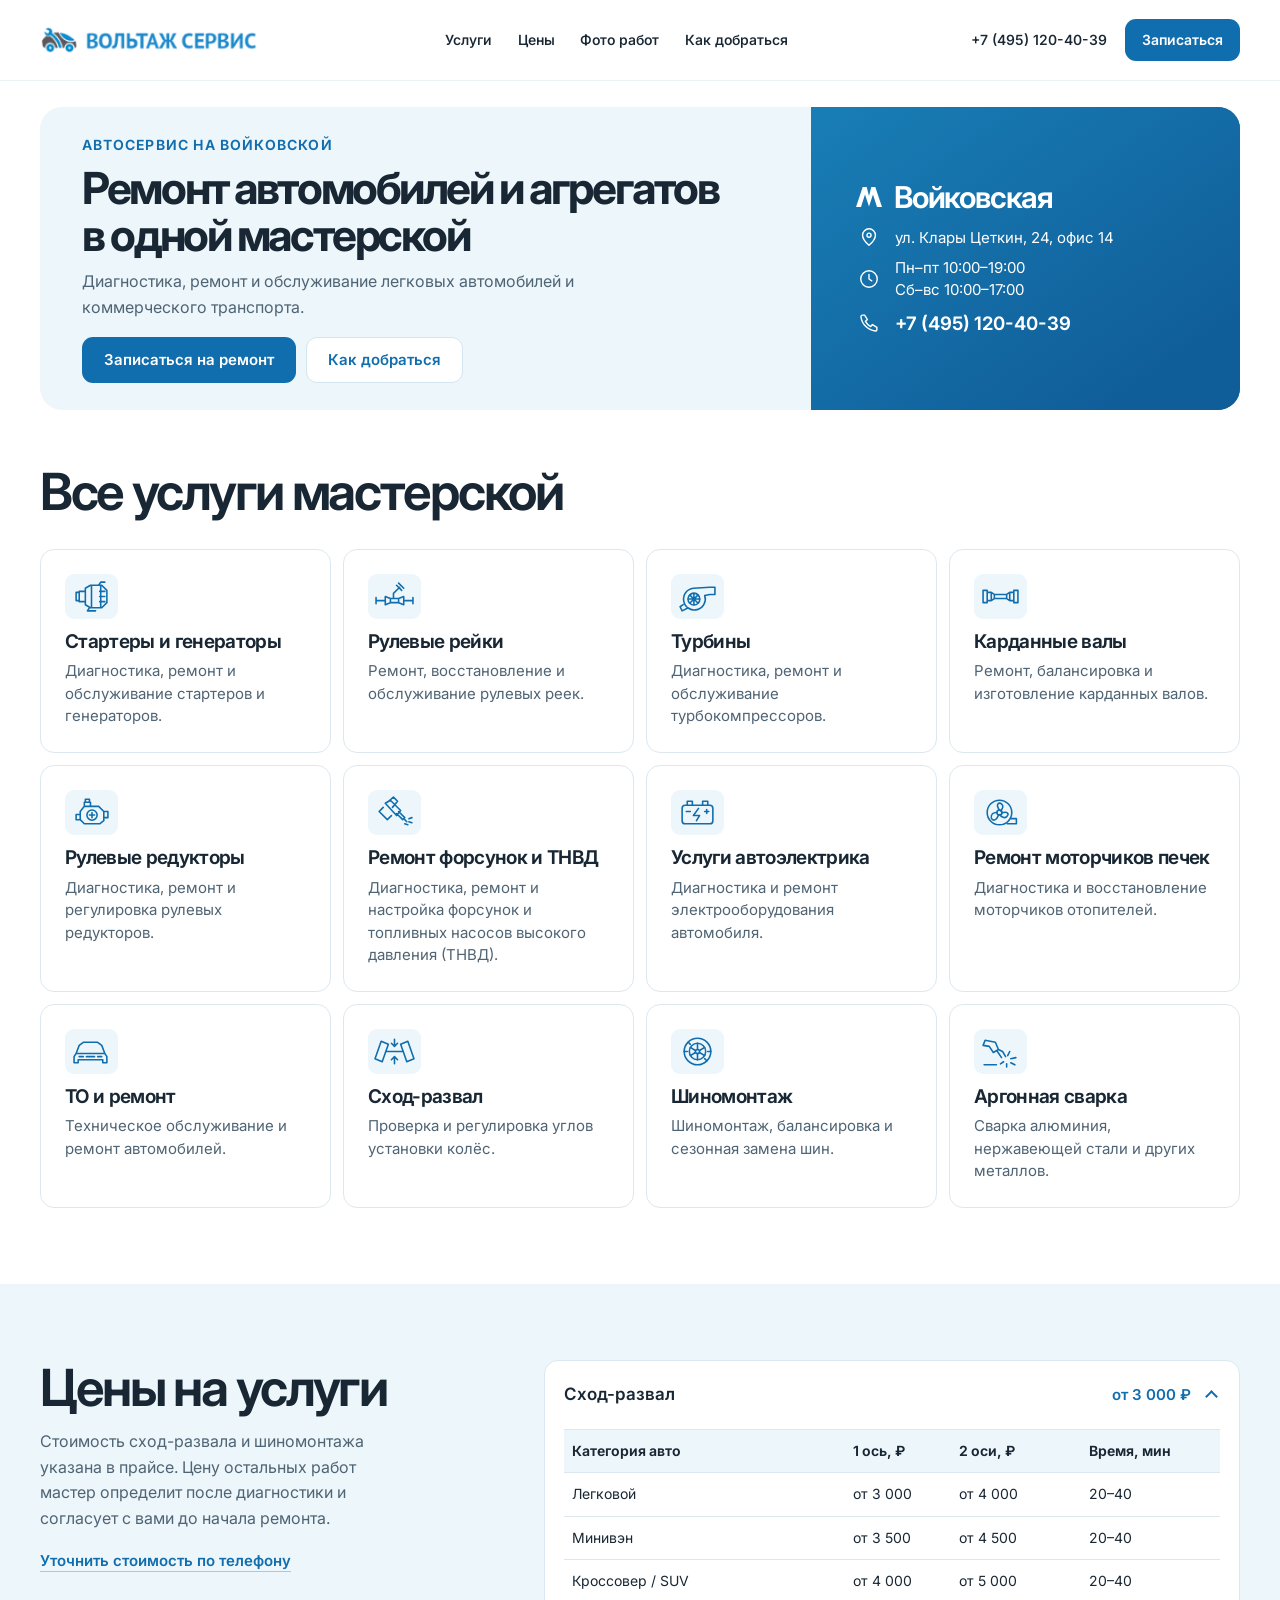
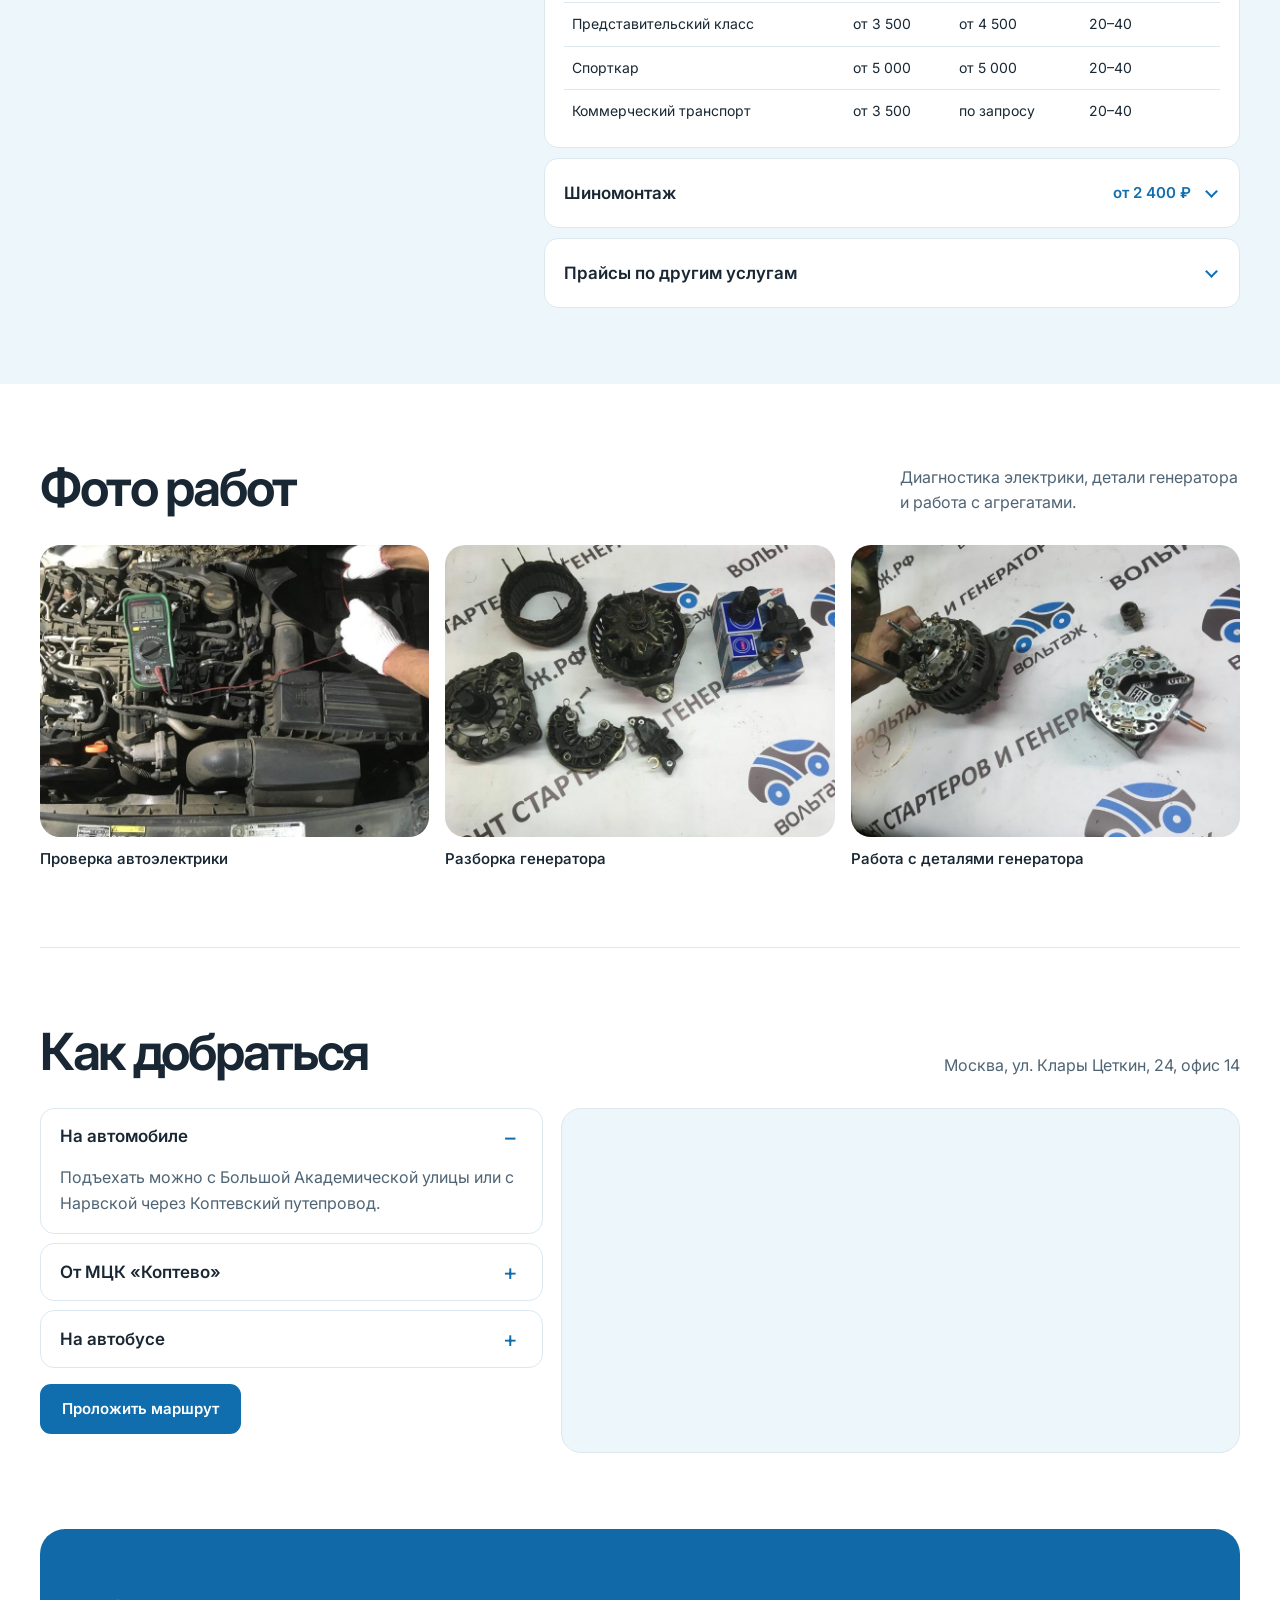
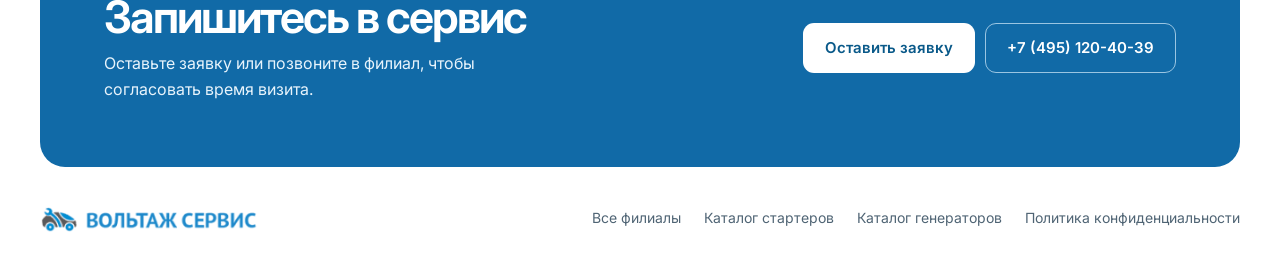
==== koptevo/index.html @ 6f30b9de "Revise the Voykovskaya landing page from client feedback" ====
<!doctype html>
<html lang="ru">
<head>
  <meta charset="utf-8">
  <meta name="viewport" content="width=device-width, initial-scale=1">
  <meta name="theme-color" content="#ffffff">
  <meta name="robots" content="noindex, nofollow">
  <meta name="description" content="Вольтаж Сервис на Войковской. Диагностика, ремонт и обслуживание легковых автомобилей и коммерческого транспорта на ул. Клары Цеткин, 24, офис 14.">
  <title>Вольтаж Сервис на Войковской — ремонт автомобилей и агрегатов</title>
  <link rel="stylesheet" href="style.css">
  <script src="app.js" defer></script>
</head>
<body id="top">
  <a class="skip-link" href="#main">К содержанию</a>
  <header class="site-header">
    <div class="shell header-row">
      <a class="brand" href="#top"><img src="assets/logo.png" width="248" height="28" alt="Вольтаж Сервис"></a>
      <nav class="nav" aria-label="Разделы страницы">
        <a href="#services">Услуги</a>
        <a href="#prices">Цены</a>
        <a href="#work">Фото работ</a>
        <a href="#route">Как добраться</a>
      </nav>
      <div class="header-contact">
        <a class="header-phone" href="tel:+74951204039">+7 (495) 120-40-39</a>
        <a class="button primary header-cta" href="https://www.astarter.ru/zayavkanaremont.aspx">Записаться</a>
        <button class="menu-toggle" type="button" aria-expanded="false" aria-controls="mobile-menu" aria-label="Открыть меню">
          <span></span><span></span>
        </button>
      </div>
    </div>
    <nav class="mobile-menu shell" id="mobile-menu" aria-label="Мобильное меню" hidden>
      <a href="#services">Услуги</a><a href="#prices">Цены</a><a href="#work">Фото работ</a><a href="#route">Как добраться</a>
      <a href="tel:+74951204039">+7 (495) 120-40-39</a>
    </nav>
  </header>

  <main id="main">
    <div class="shell">
      <section class="hero" aria-labelledby="hero-title">
        <div class="hero-copy">
          <p class="eyebrow">Автосервис на Войковской</p>
          <h1 id="hero-title">Ремонт автомобилей и агрегатов в&nbsp;одной мастерской</h1>
          <p class="hero-description">Диагностика, ремонт и обслуживание легковых автомобилей и коммерческого транспорта.</p>
          <div class="actions">
            <a class="button primary" href="https://www.astarter.ru/zayavkanaremont.aspx">Записаться на ремонт</a>
            <a class="button secondary" href="#route">Как добраться</a>
          </div>
        </div>
        <div class="hero-contact" aria-label="Контакты филиала">
          <p class="hero-station">
            <svg viewBox="0 0 28 24" aria-hidden="true"><path d="M1 22 7.7 2h4L14 11l2.3-9h4L27 22h-5l-4-12.6-4 12-4-12-4 12.6z" fill="currentColor"/></svg>
            Войковская
          </p>
          <address>
            <a class="contact-row" href="#route">
              <svg viewBox="0 0 24 24" aria-hidden="true"><path d="M19 10c0 5-7 11-7 11S5 15 5 10a7 7 0 1 1 14 0Z"/><circle cx="12" cy="10" r="2.2"/></svg>
              <span>ул. Клары Цеткин, 24, офис 14</span>
            </a>
            <div class="contact-row">
              <svg viewBox="0 0 24 24" aria-hidden="true"><circle cx="12" cy="12" r="9"/><path d="M12 7v5l3 2"/></svg>
              <span>Пн–пт 10:00–19:00<br>Сб–вс 10:00–17:00</span>
            </div>
            <a class="contact-row contact-phone" href="tel:+74951204039">
              <svg viewBox="0 0 24 24" aria-hidden="true"><path d="m7.2 3.4 3.1 4.8-2.2 2a14.2 14.2 0 0 0 5.7 5.7l2-2.2 4.8 3.1v2.4a1.6 1.6 0 0 1-1.8 1.6A18 18 0 0 1 3.2 5.2 1.6 1.6 0 0 1 4.8 3.4Z"/></svg>
              <span>+7 (495) 120-40-39</span>
            </a>
          </address>
        </div>
      </section>
    </div>

    <section class="section shell" id="services">
      <div class="section-heading">
        <h2>Все услуги мастерской</h2>
      </div>
      <div class="service-grid">
        <article class="service-card">
          <svg viewBox="0 0 40 32" aria-hidden="true"><use href="assets/service-icons.svg#alternator"/></svg>
          <h3>Стартеры и генераторы</h3>
          <p>Диагностика, ремонт и обслуживание стартеров и генераторов.</p>
        </article>
        <article class="service-card">
          <svg viewBox="0 0 40 32" aria-hidden="true"><use href="assets/service-icons.svg#steering-rack"/></svg>
          <h3>Рулевые рейки</h3>
          <p>Ремонт, восстановление и обслуживание рулевых реек.</p>
        </article>
        <article class="service-card">
          <svg viewBox="0 0 40 32" aria-hidden="true"><use href="assets/service-icons.svg#turbo"/></svg>
          <h3>Турбины</h3>
          <p>Диагностика, ремонт и обслуживание турбокомпрессоров.</p>
        </article>
        <article class="service-card">
          <svg viewBox="0 0 40 32" aria-hidden="true"><use href="assets/service-icons.svg#driveshaft"/></svg>
          <h3>Карданные валы</h3>
          <p>Ремонт, балансировка и изготовление карданных валов.</p>
        </article>
        <article class="service-card">
          <svg viewBox="0 0 40 32" aria-hidden="true"><use href="assets/service-icons.svg#gearbox"/></svg>
          <h3>Рулевые редукторы</h3>
          <p>Диагностика, ремонт и регулировка рулевых редукторов.</p>
        </article>
        <article class="service-card">
          <svg viewBox="0 0 40 32" aria-hidden="true"><use href="assets/service-icons.svg#injector"/></svg>
          <h3>Ремонт форсунок и ТНВД</h3>
          <p>Диагностика, ремонт и настройка форсунок и топливных насосов высокого давления (ТНВД).</p>
        </article>
        <article class="service-card">
          <svg viewBox="0 0 40 32" aria-hidden="true"><use href="assets/service-icons.svg#electrical"/></svg>
          <h3>Услуги автоэлектрика</h3>
          <p>Диагностика и ремонт электрооборудования автомобиля.</p>
        </article>
        <article class="service-card">
          <svg viewBox="0 0 40 32" aria-hidden="true"><use href="assets/service-icons.svg#blower"/></svg>
          <h3>Ремонт моторчиков печек</h3>
          <p>Диагностика и восстановление моторчиков отопителей.</p>
        </article>
        <article class="service-card">
          <svg viewBox="0 0 40 32" aria-hidden="true"><use href="assets/service-icons.svg#maintenance"/></svg>
          <h3>ТО и ремонт</h3>
          <p>Техническое обслуживание и ремонт автомобилей.</p>
        </article>
        <article class="service-card">
          <svg viewBox="0 0 40 32" aria-hidden="true"><use href="assets/service-icons.svg#alignment"/></svg>
          <h3>Сход-развал</h3>
          <p>Проверка и регулировка углов установки колёс.</p>
        </article>
        <article class="service-card">
          <svg viewBox="0 0 40 32" aria-hidden="true"><use href="assets/service-icons.svg#tire"/></svg>
          <h3>Шиномонтаж</h3>
          <p>Шиномонтаж, балансировка и сезонная замена шин.</p>
        </article>
        <article class="service-card">
          <svg viewBox="0 0 40 32" aria-hidden="true"><use href="assets/service-icons.svg#welding"/></svg>
          <h3>Аргонная сварка</h3>
          <p>Сварка алюминия, нержавеющей стали и других металлов.</p>
        </article>
      </div>
    </section>

    <section class="price-band" id="prices">
      <div class="shell section price-grid">
        <div class="price-intro">
          <h2>Цены на услуги</h2>
          <p>Стоимость сход-развала и шиномонтажа указана в прайсе. Цену остальных работ мастер определит после диагностики и согласует с вами до начала ремонта.</p>
          <a class="text-link" href="tel:+74951204039">Уточнить стоимость по телефону</a>
        </div>
        <div class="price-tables">
          <details class="price-item" name="price" open>
            <summary><span>Сход-развал</span><span class="price-value">от 3 000 ₽</span></summary>
            <div class="table-scroll" tabindex="0" role="region" aria-label="Прайс: Сход-развал">
              <table aria-label="Сход-развал"><tbody>
                <tr><th scope="col">Категория авто</th><th scope="col">1 ось, ₽</th><th scope="col">2 оси, ₽</th><th scope="col">Время, мин</th></tr>
                <tr><td>Легковой</td><td>от 3 000</td><td>от 4 000</td><td>20–40</td></tr>
                <tr><td>Минивэн</td><td>от 3 500</td><td>от 4 500</td><td>20–40</td></tr>
                <tr><td>Кроссовер / SUV</td><td>от 4 000</td><td>от 5 000</td><td>20–40</td></tr>
                <tr><td>Представительский класс</td><td>от 3 500</td><td>от 4 500</td><td>20–40</td></tr>
                <tr><td>Спорткар</td><td>от 5 000</td><td>от 5 000</td><td>20–40</td></tr>
                <tr><td>Коммерческий транспорт</td><td>от 3 500</td><td>по запросу</td><td>20–40</td></tr>
              </tbody></table>
            </div>
          </details>
          <details class="price-item" name="price">
            <summary><span>Шиномонтаж</span><span class="price-value">от 2 400 ₽</span></summary>
            <div class="table-scroll" tabindex="0" role="region" aria-label="Прайс: Шиномонтаж">
              <table aria-label="Шиномонтаж"><tbody>
                <tr><td colspan="2">В цену входят монтаж шин, балансировка, проверка давления и затяжка крепежа динамометрическим ключом.</td></tr>
                <tr><th colspan="2">Легковые автомобили</th></tr>
                <tr><th scope="col">Размер</th><th scope="col">Стоимость, ₽</th></tr>
                <tr><td>R13-R14</td><td>от 2 400</td></tr>
                <tr><td>R15-R16</td><td>от 2 600</td></tr>
                <tr><td>R17</td><td>от 3 000</td></tr>
                <tr><td>R18</td><td>от 3 600</td></tr>
                <tr><td>R19</td><td>от 4 000</td></tr>
                <tr><td>R20</td><td>от 4 800</td></tr>
                <tr><td>R21-R22</td><td>от 5 400</td></tr>
                <tr><th colspan="2">Легковые автомобили RUNFLAT</th></tr>
                <tr><th scope="col">Размер</th><th scope="col">Стоимость, ₽</th></tr>
                <tr><td>R15-R16</td><td>от 3 200</td></tr>
                <tr><td>R17</td><td>от 3 600</td></tr>
                <tr><td>R18</td><td>от 4 200</td></tr>
                <tr><td>R19</td><td>от 4 800</td></tr>
                <tr><td>R20</td><td>от 5 600</td></tr>
                <tr><td>R21-R22</td><td>от 6 200</td></tr>
                <tr><td>R23-R24</td><td>от 6 600</td></tr>
                <tr><th colspan="2">Внедорожник / минивэн / кроссовер</th></tr>
                <tr><th scope="col">Размер</th><th scope="col">Стоимость, ₽</th></tr>
                <tr><td>R16</td><td>от 3 000</td></tr>
                <tr><td>R17</td><td>от 3 400</td></tr>
                <tr><td>R18</td><td>от 3 800</td></tr>
                <tr><td>R19</td><td>от 4 400</td></tr>
                <tr><td>R20</td><td>от 5 200</td></tr>
                <tr><td>R21</td><td>от 6 000</td></tr>
                <tr><td>R22</td><td>от 6 600</td></tr>
                <tr><td>R23</td><td>от 7 400</td></tr>
                <tr><td>R24</td><td>от 8 000</td></tr>
                <tr><th colspan="2">Внедорожник / минивэн / кроссовер RUNFLAT</th></tr>
                <tr><th scope="col">Размер</th><th scope="col">Стоимость, ₽</th></tr>
                <tr><td>R16</td><td>от 3 500</td></tr>
                <tr><td>R17</td><td>от 4 000</td></tr>
                <tr><td>R18</td><td>от 4 000</td></tr>
                <tr><td>R19</td><td>от 4 400</td></tr>
                <tr><td>R20</td><td>от 4 900</td></tr>
                <tr><td>R21</td><td>от 6 100</td></tr>
                <tr><td>R22</td><td>от 7 000</td></tr>
                <tr><td>R23</td><td>от 7 600</td></tr>
                <tr><td>R24</td><td>от 8 500</td></tr>
              </tbody></table>
            </div>
          </details>
          <details class="price-item price-directory">
            <summary>Прайсы по другим услугам</summary>
            <div class="price-directory-content">
              <p>Информация о работах и ориентировочных ценах на сайте сети «Вольтаж Сервис».</p>
              <ul>
                <li><a class="text-link" href="https://www.astarter.ru/starterrepair.aspx">Ремонт стартеров</a></li>
                <li><a class="text-link" href="https://www.astarter.ru/repairgenerator.aspx">Ремонт генераторов</a></li>
                <li><a class="text-link" href="https://www.astarter.ru/remont-rulevyh-reek.aspx">Рулевые рейки</a></li>
                <li><a class="text-link" href="https://www.astarter.ru/remont-turbin.aspx">Турбины</a></li>
                <li><a class="text-link" href="https://www.astarter.ru/remont-motorchikov-pechek-(otopitelej).aspx">Моторчики отопителей</a></li>
                <li><a class="text-link" href="https://www.astarter.ru/uslugi-avtoelektrika.aspx">Автоэлектрика</a></li>
                <li><a class="text-link" href="https://www.astarter.ru/to-i-remont-avtomobiley.aspx">ТО и ремонт</a></li>
              </ul>
            </div>
          </details>
        </div>
      </div>
    </section>

    <section class="section shell" id="work">
      <div class="section-heading">
        <h2>Фото работ</h2>
        <p>Диагностика электрики, детали генератора и работа с агрегатами.</p>
      </div>
      <div class="work-grid">
        <figure><a class="work-photo" href="assets/branch-1.jpg" data-photo><img src="assets/branch-1.jpg" width="800" height="600" alt="Проверка напряжения мультиметром под капотом" loading="lazy"></a><figcaption>Проверка автоэлектрики</figcaption></figure>
        <figure><a class="work-photo" href="assets/branch-5.jpg" data-photo><img src="assets/branch-5.jpg" width="800" height="600" alt="Разобранный генератор и его детали на верстаке" loading="lazy"></a><figcaption>Разборка генератора</figcaption></figure>
        <figure><a class="work-photo" href="assets/branch-6.jpg" data-photo><img src="assets/branch-6.jpg" width="800" height="600" alt="Генератор и его детали перед сборкой" loading="lazy"></a><figcaption>Работа с деталями генератора</figcaption></figure>
      </div>
    </section>

    <section class="section route-section shell" id="route">
      <div class="section-heading">
        <h2>Как добраться</h2>
        <p>Москва, ул. Клары Цеткин, 24, офис 14</p>
      </div>
      <div class="route-grid">
        <div class="route-options">
          <details name="travel" open>
            <summary>На автомобиле</summary>
            <p>Подъехать можно с Большой Академической улицы или с Нарвской через Коптевский путепровод.</p>
          </details>
          <details name="travel">
            <summary>От МЦК «Коптево»</summary>
            <p>Идите по проезду Черепановых к улице Клары Цеткин, затем до дома 24. Пешком около 20 минут.</p>
          </details>
          <details name="travel">
            <summary>На автобусе</summary>
            <p>Автобус № 90 от «Войковской» или МЦК «Коптево» до остановки «Фармацевтический проезд». От остановки около 150 м.</p>
          </details>
          <a class="button primary" href="https://yandex.ru/maps/?rtext=~55.829082068926596%2C37.513556499999986&amp;rtt=auto" target="_blank" rel="noopener">Проложить маршрут</a>
        </div>
        <div class="map">
          <iframe title="Карта проезда к Вольтаж Сервис на Войковской" src="https://yandex.ru/map-widget/v1/?ll=37.5135565%2C55.8290821&amp;z=15&amp;pt=37.5135565%2C55.8290821%2Cpm2blm" loading="lazy" allowfullscreen></iframe>
        </div>
      </div>
    </section>

    <div class="shell">
      <section class="booking" id="booking">
        <div>
          <h2>Запишитесь в сервис</h2>
          <p>Оставьте заявку или позвоните в филиал, чтобы согласовать время визита.</p>
        </div>
        <div class="actions">
          <a class="button white" href="https://www.astarter.ru/zayavkanaremont.aspx">Оставить заявку</a>
          <a class="button ghost" href="tel:+74951204039">+7 (495) 120-40-39</a>
        </div>
      </section>
    </div>
  </main>

  <footer class="shell footer">
    <a class="brand" href="#top"><img src="assets/logo.png" width="248" height="28" alt="Вольтаж Сервис"></a>
    <nav aria-label="Сайт Вольтаж Сервис">
      <a href="https://www.astarter.ru/contacts.aspx">Все филиалы</a>
      <a href="https://www.astarter.ru/contentform.aspx?brandsstarters=true">Каталог стартеров</a>
      <a href="https://www.astarter.ru/contentform.aspx?brandsgenerators=true">Каталог генераторов</a>
      <a href="https://www.astarter.ru/right-of-confidence.aspx">Политика конфиденциальности</a>
    </nav>
  </footer>

  <dialog class="photo-dialog" aria-label="Фото работ">
    <form method="dialog"><button class="photo-close" aria-label="Закрыть фото" autofocus>×</button></form>
    <img alt="">
  </dialog>
</body>
</html>
---- koptevo/style.css ----
@font-face {
  font-family: Inter;
  src: url("assets/inter-variable.ttf") format("truetype");
  font-style: normal;
  font-weight: 100 900;
  font-display: swap;
}

:root {
  color-scheme: light;
  --ink: #182733;
  --muted: #4f6474;
  --blue: #116eae;
  --blue-hover: #095c96;
  --pale: #edf6fb;
  --line: #dce8ef;
  --radius: 20px;
  font-family: Inter, Arial, sans-serif;
  color: var(--ink);
  background: #fff;
}

* { box-sizing: border-box; }
html { scroll-behavior: smooth; scroll-padding-top: 100px; }
body { margin: 0; font-size: 1rem; line-height: 1.6; }
h1, h2, h3, p, figure, dl, dd { margin: 0; }
h1, h2, h3 { line-height: 1.08; letter-spacing: -.045em; }
h2 { font-size: clamp(2.1rem, 4vw, 3.35rem); font-weight: 650; }
h3 { font-size: 1.35rem; font-weight: 650; }
a { color: inherit; text-decoration: none; }
button { font: inherit; color: inherit; }
img { display: block; max-width: 100%; }
:focus-visible { outline: 3px solid #0780d0; outline-offset: 5px; }
[hidden] { display: none !important; }

.shell { width: min(1280px, calc(100% - 80px)); margin-inline: auto; }
.skip-link {
  position: fixed; z-index: 10; top: 12px; left: 12px;
  padding: 8px 14px; background: #fff; color: var(--blue); transform: translateY(-150%);
}
.skip-link:focus { transform: none; }

.site-header {
  position: sticky; top: 0; z-index: 5; background: #fff;
  border-bottom: 1px solid #edf2f5;
}
.header-row, .nav, .header-contact { display: flex; align-items: center; }
.header-row { justify-content: space-between; gap: 24px; min-height: 80px; }
.brand { flex-shrink: 0; display: inline-flex; align-items: center; }
.brand img { width: 222px; height: auto; }
.nav { gap: clamp(17px, 2vw, 31px); }
.nav a, .header-phone { font-size: .875rem; font-weight: 550; white-space: nowrap; }
.nav a:hover, .header-phone:hover, .footer a:hover { color: var(--blue); }
.header-contact { gap: 18px; }
.menu-toggle { display: none; }
.mobile-menu { display: none; }

.button {
  display: inline-flex; align-items: center; justify-content: center; min-height: 50px;
  padding: 11px 21px; border: 1px solid transparent; border-radius: 11px;
  font-weight: 600; font-size: .9375rem; line-height: 1.35; text-align: center;
  transition: background-color .2s, border-color .2s, color .2s;
}
.button.primary { color: #fff; background: var(--blue); }
.button.primary:hover { background: var(--blue-hover); }
.button.secondary { color: var(--blue); background: #fff; border-color: #d4e5ef; }
.button.secondary:hover { border-color: var(--blue); }
.header-cta { min-height: 42px; padding-inline: 16px; font-size: .875rem; }
.actions { display: flex; flex-wrap: wrap; gap: 10px; }
.text-link {
  display: inline-block; font-size: .9375rem; color: var(--blue); font-weight: 600;
  text-decoration: underline; text-decoration-color: #a8c9e0; text-underline-offset: 5px;
}
.text-link:hover { text-decoration-color: currentColor; }

.hero {
  display: grid; grid-template-columns: minmax(0, 1.8fr) minmax(0, 1fr);
  margin-top: 26px; border-radius: 22px; overflow: hidden; background: var(--pale);
}
.hero-copy { align-self: center; padding: 27px clamp(24px, 3.3vw, 44px); }
.eyebrow {
  color: var(--blue); font-size: .875rem; font-weight: 650;
  text-transform: uppercase; letter-spacing: .085em;
}
.hero h1 {
  margin-top: 9px; font-size: clamp(2rem, 3.45vw, 3.35rem);
  color: #182733; font-weight: 710; line-height: 1.05; letter-spacing: -.055em;
}
.hero-description { max-width: 525px; color: var(--muted); margin-top: 11px; }
.hero .actions { margin-top: 17px; }
.hero .button { min-height: 46px; }
.hero-contact {
  display: grid; align-content: center; gap: 12px; padding: 24px clamp(23px, 3.4vw, 48px);
  color: #fff; background: #116aa7; background-image: linear-gradient(145deg, #197eb6, #105e99 85%);
}
.hero-station { display: flex; align-items: center; gap: 11px; font-size: clamp(1.5rem, 2.35vw, 2rem); font-weight: 650; letter-spacing: -.04em; line-height: 1.13; }
.hero-station svg { width: 28px; height: 24px; flex: none; }
.hero-contact address { display: grid; gap: 9px; font-style: normal; }
.contact-row { display: flex; align-items: center; gap: 12px; font-size: .9375rem; line-height: 1.45; }
.contact-row svg { width: 22px; height: 22px; flex: 0 0 28px; fill: none; stroke: currentColor; stroke-width: 1.55; stroke-linecap: round; stroke-linejoin: round; }
.contact-phone { font-size: 1.16rem; font-weight: 650; }
a.contact-row:hover { text-decoration: underline; text-underline-offset: 4px; }
.hero-contact :focus-visible { outline-color: #fff; }

.section { padding-block: 76px; }
.section-heading {
  display: flex; align-items: end; justify-content: space-between; gap: 18px 38px;
  margin-bottom: 29px;
}
.section-heading p { max-width: 340px; color: var(--muted); }
#services { padding-top: 54px; }
.service-grid { display: grid; grid-template-columns: repeat(4, minmax(0, 1fr)); gap: 12px; }
.service-card { min-width: 0; padding: clamp(16px, 1.9vw, 24px); border: 1px solid var(--line); border-radius: 14px; }
.service-card svg {
  display: block; width: 53px; height: 45px; padding: 6px;
  border-radius: 9px; background: var(--pale); color: var(--blue);
  fill: none; stroke: currentColor; stroke-width: 1.55; stroke-linecap: round; stroke-linejoin: round;
}
.service-card h3 { margin-top: 12px; font-size: clamp(1.08rem, 1.48vw, 1.3rem); letter-spacing: -.035em; line-height: 1.2; }
.service-card p { margin-top: 7px; color: var(--muted); font-size: .9375rem; line-height: 1.5; }

.price-band { background: var(--pale); }
.price-grid { display: grid; grid-template-columns: minmax(0, 2fr) minmax(0, 3fr); align-items: start; gap: 40px; }
.price-intro p { max-width: 330px; margin: 14px 0 17px; color: var(--muted); }
.price-tables { display: grid; grid-template-columns: minmax(0, 1fr); gap: 10px; min-width: 0; }
.price-item { min-width: 0; }
.price-item, .route-options details { border: 1px solid var(--line); background: #fff; border-radius: 14px; }
summary { list-style: none; cursor: pointer; }
summary::-webkit-details-marker { display: none; }
.price-item summary, .route-options summary {
  display: flex; align-items: center; gap: 10px; min-height: 68px; padding: 13px 19px;
  font-size: 1.0625rem; font-weight: 600;
}
summary::after {
  content: "+"; flex: 0 0 24px; display: grid; place-items: center; margin-left: auto;
  color: var(--blue); font-size: 1.4rem; font-weight: 450; line-height: 1;
}
details[open] > summary::after { content: "−"; }
.price-value { margin-left: auto; color: var(--blue); white-space: nowrap; font-size: .9375rem; }
.price-item > summary::after {
  content: ""; box-sizing: border-box; flex: 0 0 9px; width: 9px; height: 9px;
  margin: -4px 4px 0 6px; border: solid var(--blue); border-width: 0 2px 2px 0;
  transform: rotate(45deg); transition: transform .2s;
}
.price-item[open] > summary::after { content: ""; transform: translateY(4px) rotate(225deg); }
.price-directory > summary::after { margin-left: auto; }
.price-directory-content { padding: 0 19px 17px; }
.price-directory-content p { color: var(--muted); font-size: .875rem; }
.price-directory-content ul { display: grid; grid-template-columns: repeat(2, minmax(0, 1fr)); gap: 8px 18px; list-style: none; margin: 12px 0 0; padding: 0; }
.table-scroll { overflow-x: auto; padding: 0 19px 15px; }
.table-scroll table { width: 100%; border-collapse: collapse; font-size: .875rem; text-align: left; }
.table-scroll th, .table-scroll td { padding: 10px 8px; border-top: 1px solid var(--line); }
.table-scroll th { background: var(--pale); font-weight: 650; }
.table-scroll td:not(:first-child) { white-space: nowrap; }

.work-grid { display: grid; grid-template-columns: repeat(3, minmax(0, 1fr)); gap: 16px; }
.work-photo { display: block; overflow: hidden; aspect-ratio: 4 / 3; border-radius: var(--radius); }
.work-photo img { width: 100%; height: 100%; object-fit: cover; transition: transform .25s; }
.work-photo:hover img { transform: scale(1.035); }
.work-grid figcaption { margin-top: 10px; font-size: .9375rem; font-weight: 550; }

.route-section { border-top: 1px solid var(--line); }
.route-grid { display: grid; grid-template-columns: 1fr 1.35fr; gap: 18px; }
.route-options { display: grid; align-content: start; gap: 9px; }
.route-options summary { min-height: 56px; }
.route-options details p { padding: 0 19px 17px; color: var(--muted); }
.route-options .button { justify-self: start; margin-top: 7px; }
.map { min-height: 345px; position: relative; overflow: hidden; border: 1px solid var(--line); border-radius: var(--radius); background: var(--pale); }
.map iframe { position: absolute; inset: 0; border: 0; width: 100%; height: 100%; }

.booking {
  display: flex; align-items: center; justify-content: space-between; gap: 22px 52px;
  padding: clamp(26px, 5vw, 64px); color: #fff; background: #116aa7; border-radius: 25px;
}
.booking h2 { font-size: clamp(2rem, 3.5vw, 3rem); }
.booking p { margin-top: 10px; color: #e8f4fc; max-width: 390px; }
.booking .actions { flex-shrink: 0; }
.button.white { color: #095989; background: #fff; }
.button.white:hover, .button.ghost:hover { background: #dceefd; color: #095989; }
.button.ghost { border-color: #9ac5e2; color: #fff; }

.footer { display: flex; justify-content: space-between; align-items: start; gap: 22px 38px; padding-block: 40px; }
.footer nav { display: flex; justify-content: end; gap: 10px 23px; flex-wrap: wrap; color: var(--muted); font-size: .875rem; }

.photo-dialog { padding: 0; border: 0; border-radius: 16px; max-width: min(90vw, 800px); max-height: 90vh; overflow: auto; background: #fff; }
.photo-dialog::backdrop { background: #11202dd9; }
.photo-dialog img { max-height: 85vh; width: auto; object-fit: contain; }
.photo-close {
  position: absolute; top: 10px; right: 10px; border: 0; border-radius: 50%;
  width: 42px; height: 42px; background: #fff; font-size: 1.5rem; cursor: pointer;
}

@media (max-width: 1100px) {
  .shell { width: calc(100% - 48px); }
  .header-row { gap: 16px; }
  .brand img { width: 188px; }
  .header-contact { gap: 13px; }
}
@media (max-width: 900px) {
  html { scroll-padding-top: 78px; }
  .header-row { min-height: 65px; }
  .nav { display: none; }
  .menu-toggle {
    display: grid; align-content: center; gap: 5px; width: 42px; height: 42px;
    padding: 11px; border: 1px solid var(--line); border-radius: 10px;
    background: #fff; cursor: pointer;
  }
  .menu-toggle span { height: 2px; border-radius: 1px; background: var(--ink); }
  .menu-toggle[aria-expanded="true"] span:first-child { transform: translateY(3.5px) rotate(45deg); }
  .menu-toggle[aria-expanded="true"] span:last-child { transform: translateY(-3.5px) rotate(-45deg); }
  .mobile-menu { display: grid; padding-block: 0 12px; }
  .mobile-menu a { display: block; padding: 9px 4px; border-top: 1px solid var(--line); }
  .service-grid { grid-template-columns: repeat(2, minmax(0, 1fr)); }
  .section { padding-block: 55px; }
  .booking { flex-wrap: wrap; }
  .booking .actions { flex-shrink: 1; }
}
@media (max-width: 760px) {
  .hero { grid-template-columns: 1fr; }
}
@media (max-width: 620px) {
  .shell { width: calc(100% - 32px); }
  .header-row { gap: 10px; }
  .header-phone { display: none; }
  .brand img { width: clamp(130px, 38vw, 188px); }
  .header-contact { gap: 7px; }
  .header-cta { padding-inline: 10px; min-height: 38px; }
  .menu-toggle { width: 38px; height: 38px; padding-inline: 9px; }
  .hero { margin-top: 14px; border-radius: 19px; }
  .hero h1 { font-size: clamp(1.95rem, 8.6vw, 2.65rem); }
  .hero-copy, .hero-contact { padding: 21px; }
  .hero .button { padding-inline: 10px; font-size: .875rem; }
  .hero .actions { gap: 7px; }
  #services { padding-top: 41px; }
  .section { padding-block: 44px; }
  .section-heading { display: block; margin-bottom: 20px; }
  .section-heading p { margin-top: 10px; }
  .price-grid, .route-grid { grid-template-columns: 1fr; gap: 10px; }
  .service-grid { gap: 8px; }
  .service-card { padding: clamp(10px, 3vw, 16px); }
  .service-card h3 { overflow-wrap: anywhere; }
  .service-card p { font-size: .875rem; }
  .price-grid { gap: 22px; }
  .table-scroll { padding-inline: 12px; }
  .work-grid { grid-template-columns: repeat(2, minmax(0, 1fr)); gap: 15px 10px; }
  .work-photo { border-radius: 14px; }
  .work-grid figcaption { margin-top: 5px; font-size: .875rem; }
  .map { min-height: 275px; }
  .footer { flex-direction: column; }
  .footer nav { justify-content: start; }
}
@media (prefers-reduced-motion: reduce) {
  html { scroll-behavior: auto; }
  *, *::before, *::after { transition: none !important; }
}
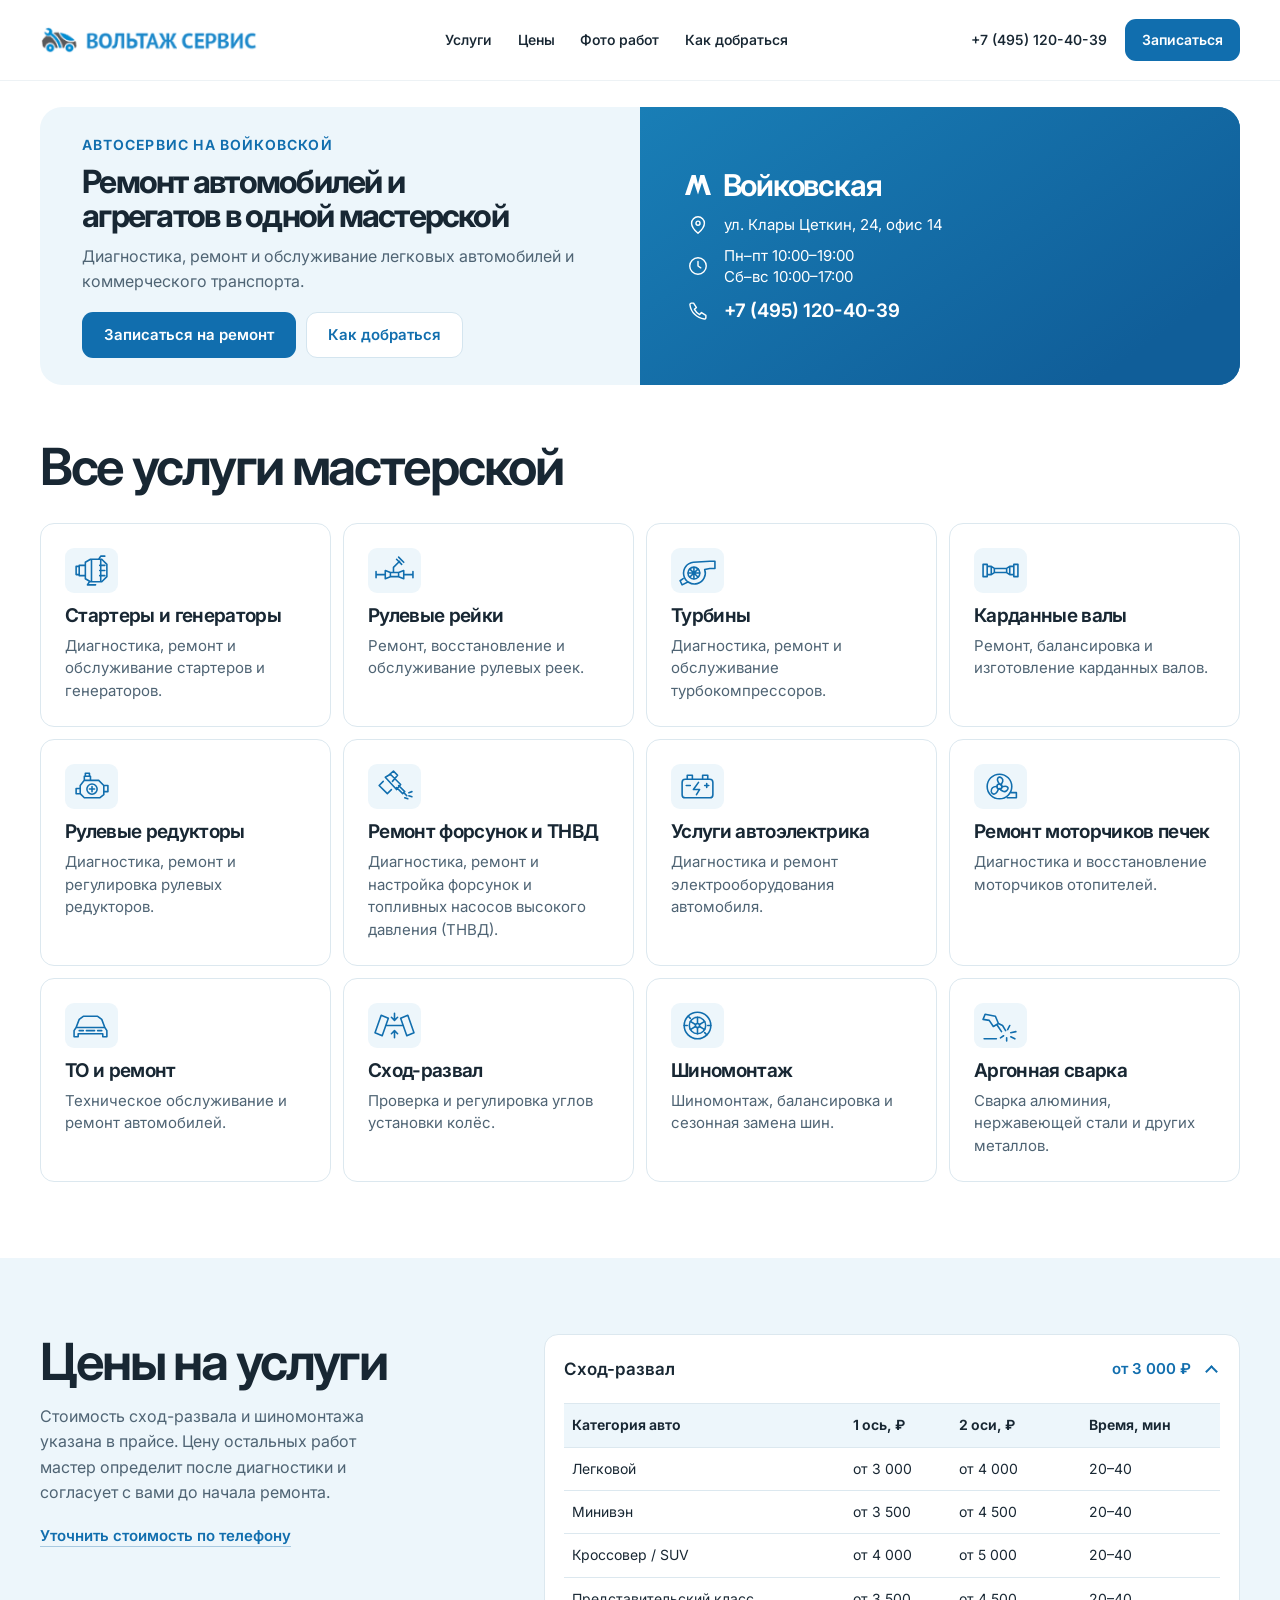
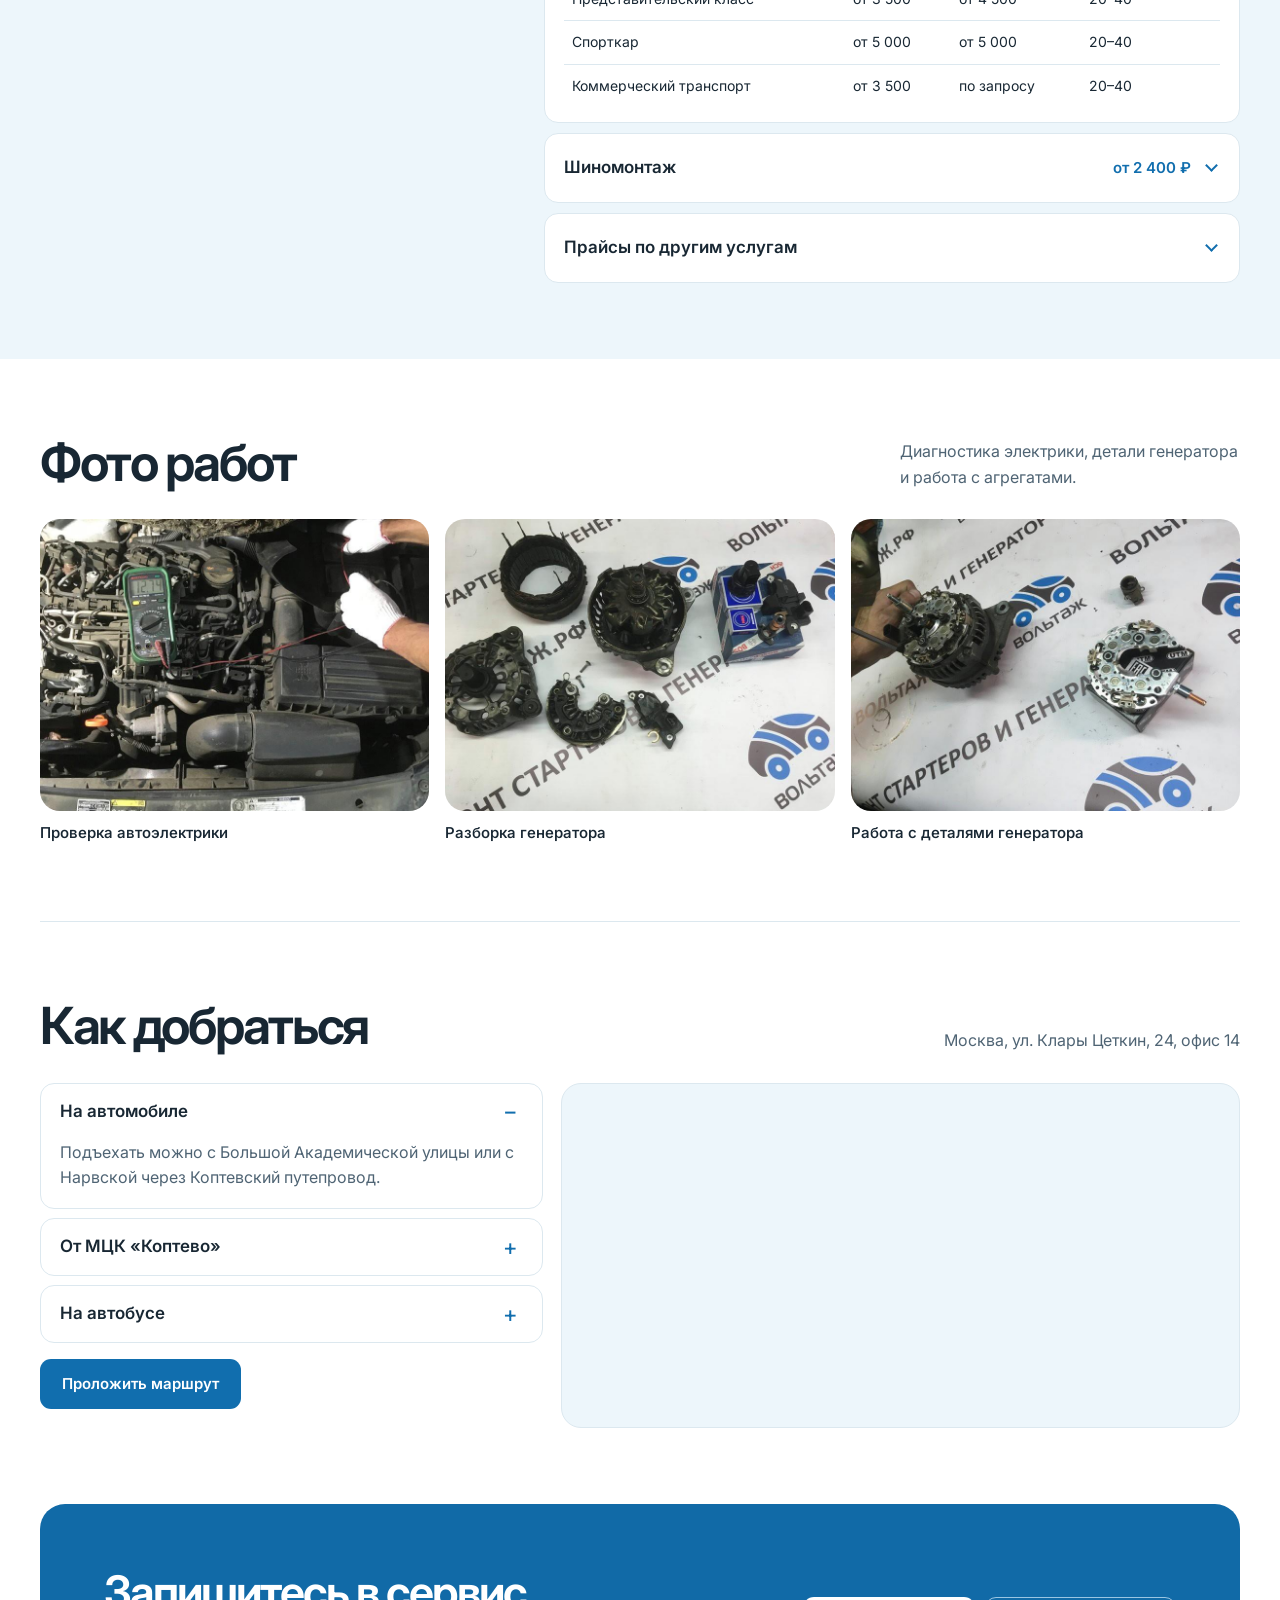
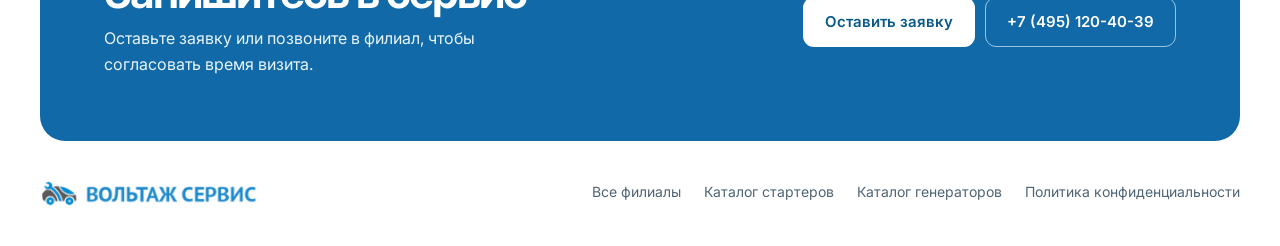
==== commit 1ea55688: "Balance the Voykovskaya hero and reduce its headline" ====
--- a/koptevo/index.html
+++ b/koptevo/index.html
@@ -7,7 +7,7 @@
   <meta name="robots" content="noindex, nofollow">
   <meta name="description" content="Вольтаж Сервис на Войковской. Диагностика, ремонт и обслуживание легковых автомобилей и коммерческого транспорта на ул. Клары Цеткин, 24, офис 14.">
   <title>Вольтаж Сервис на Войковской — ремонт автомобилей и агрегатов</title>
-  <link rel="stylesheet" href="style.css">
+  <link rel="stylesheet" href="style.css?v=2">
   <script src="app.js" defer></script>
 </head>
 <body id="top">
--- a/koptevo/style.css
+++ b/koptevo/style.css
@@ -74,7 +74,7 @@
 .text-link:hover { text-decoration-color: currentColor; }
 
 .hero {
-  display: grid; grid-template-columns: minmax(0, 1.8fr) minmax(0, 1fr);
+  display: grid; grid-template-columns: repeat(2, minmax(0, 1fr));
   margin-top: 26px; border-radius: 22px; overflow: hidden; background: var(--pale);
 }
 .hero-copy { align-self: center; padding: 27px clamp(24px, 3.3vw, 44px); }
@@ -83,7 +83,7 @@
   text-transform: uppercase; letter-spacing: .085em;
 }
 .hero h1 {
-  margin-top: 9px; font-size: clamp(2rem, 3.45vw, 3.35rem);
+  margin-top: 9px; font-size: clamp(1.75rem, 2.5vw, 2.45rem); text-wrap: balance;
   color: #182733; font-weight: 710; line-height: 1.05; letter-spacing: -.055em;
 }
 .hero-description { max-width: 525px; color: var(--muted); margin-top: 11px; }
@@ -227,7 +227,7 @@
   .header-cta { padding-inline: 10px; min-height: 38px; }
   .menu-toggle { width: 38px; height: 38px; padding-inline: 9px; }
   .hero { margin-top: 14px; border-radius: 19px; }
-  .hero h1 { font-size: clamp(1.95rem, 8.6vw, 2.65rem); }
+  .hero h1 { font-size: clamp(1.625rem, 7.3vw, 2.125rem); }
   .hero-copy, .hero-contact { padding: 21px; }
   .hero .button { padding-inline: 10px; font-size: .875rem; }
   .hero .actions { gap: 7px; }
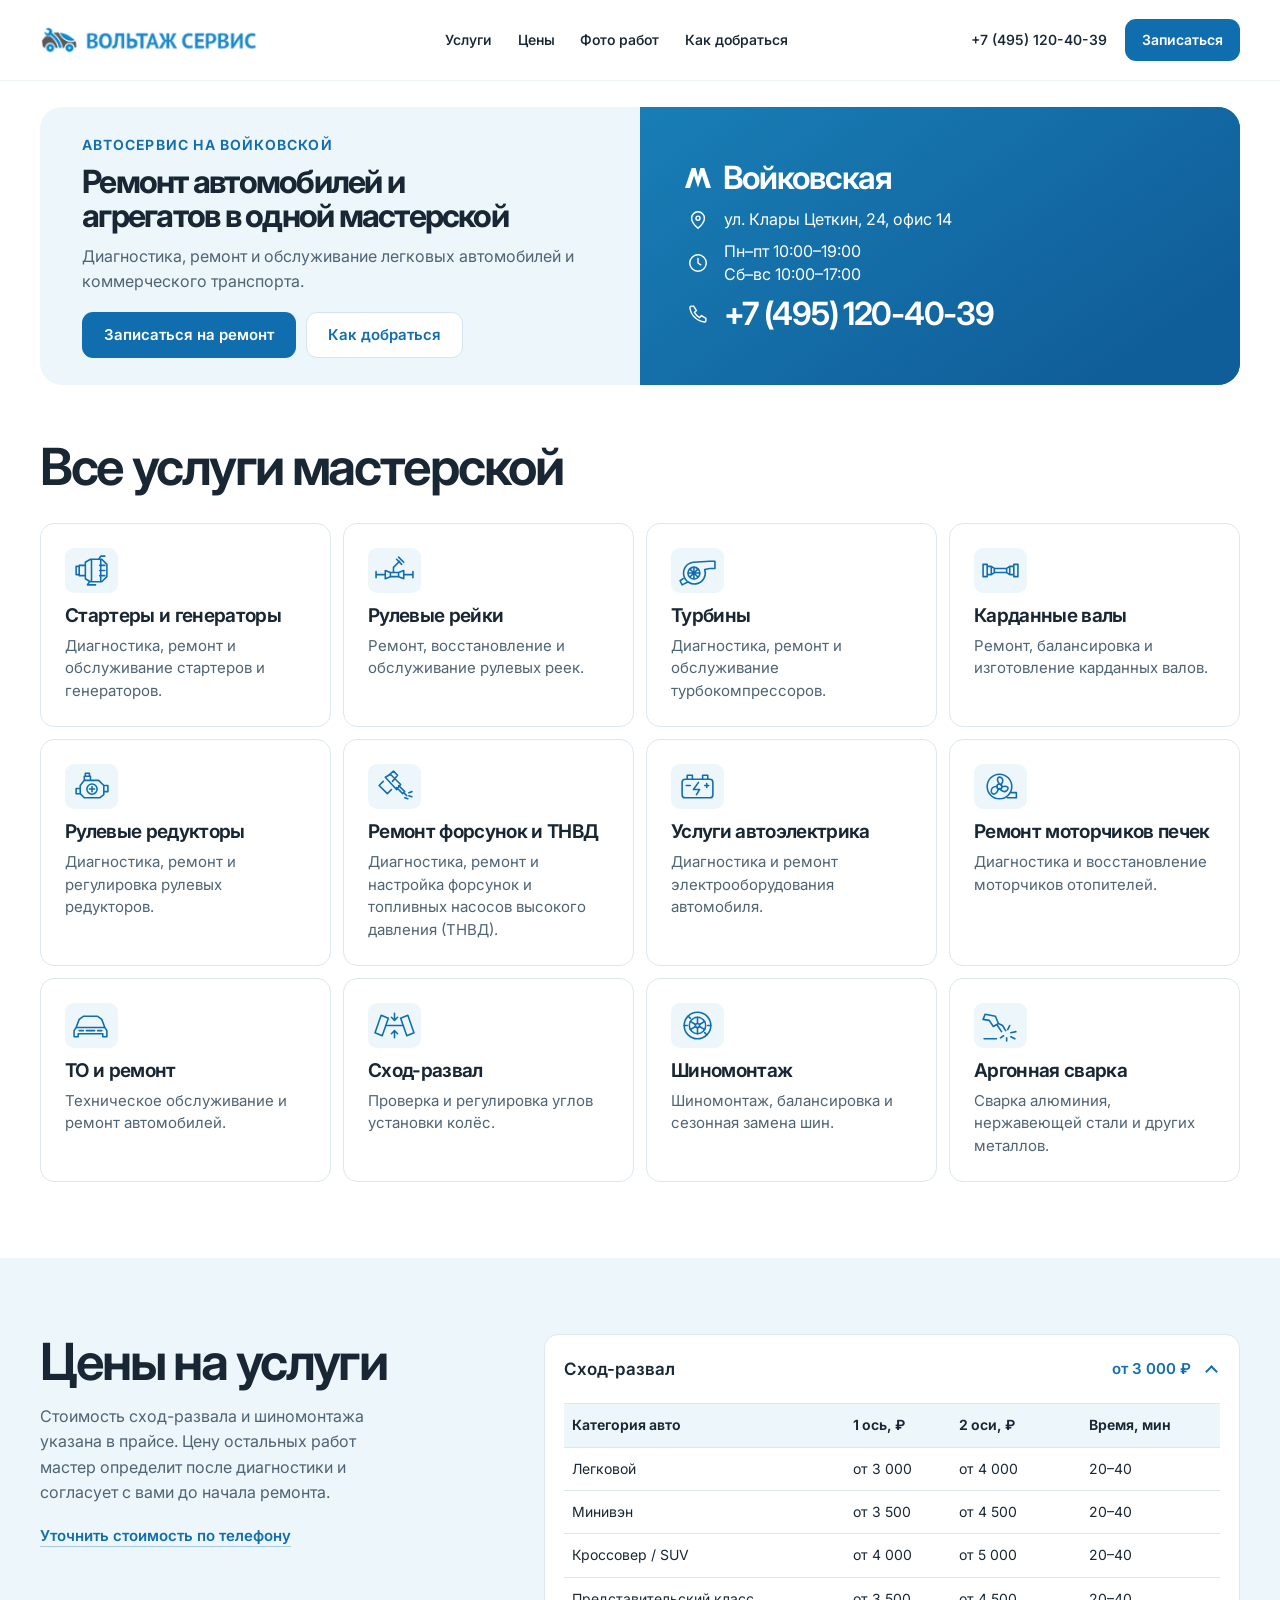
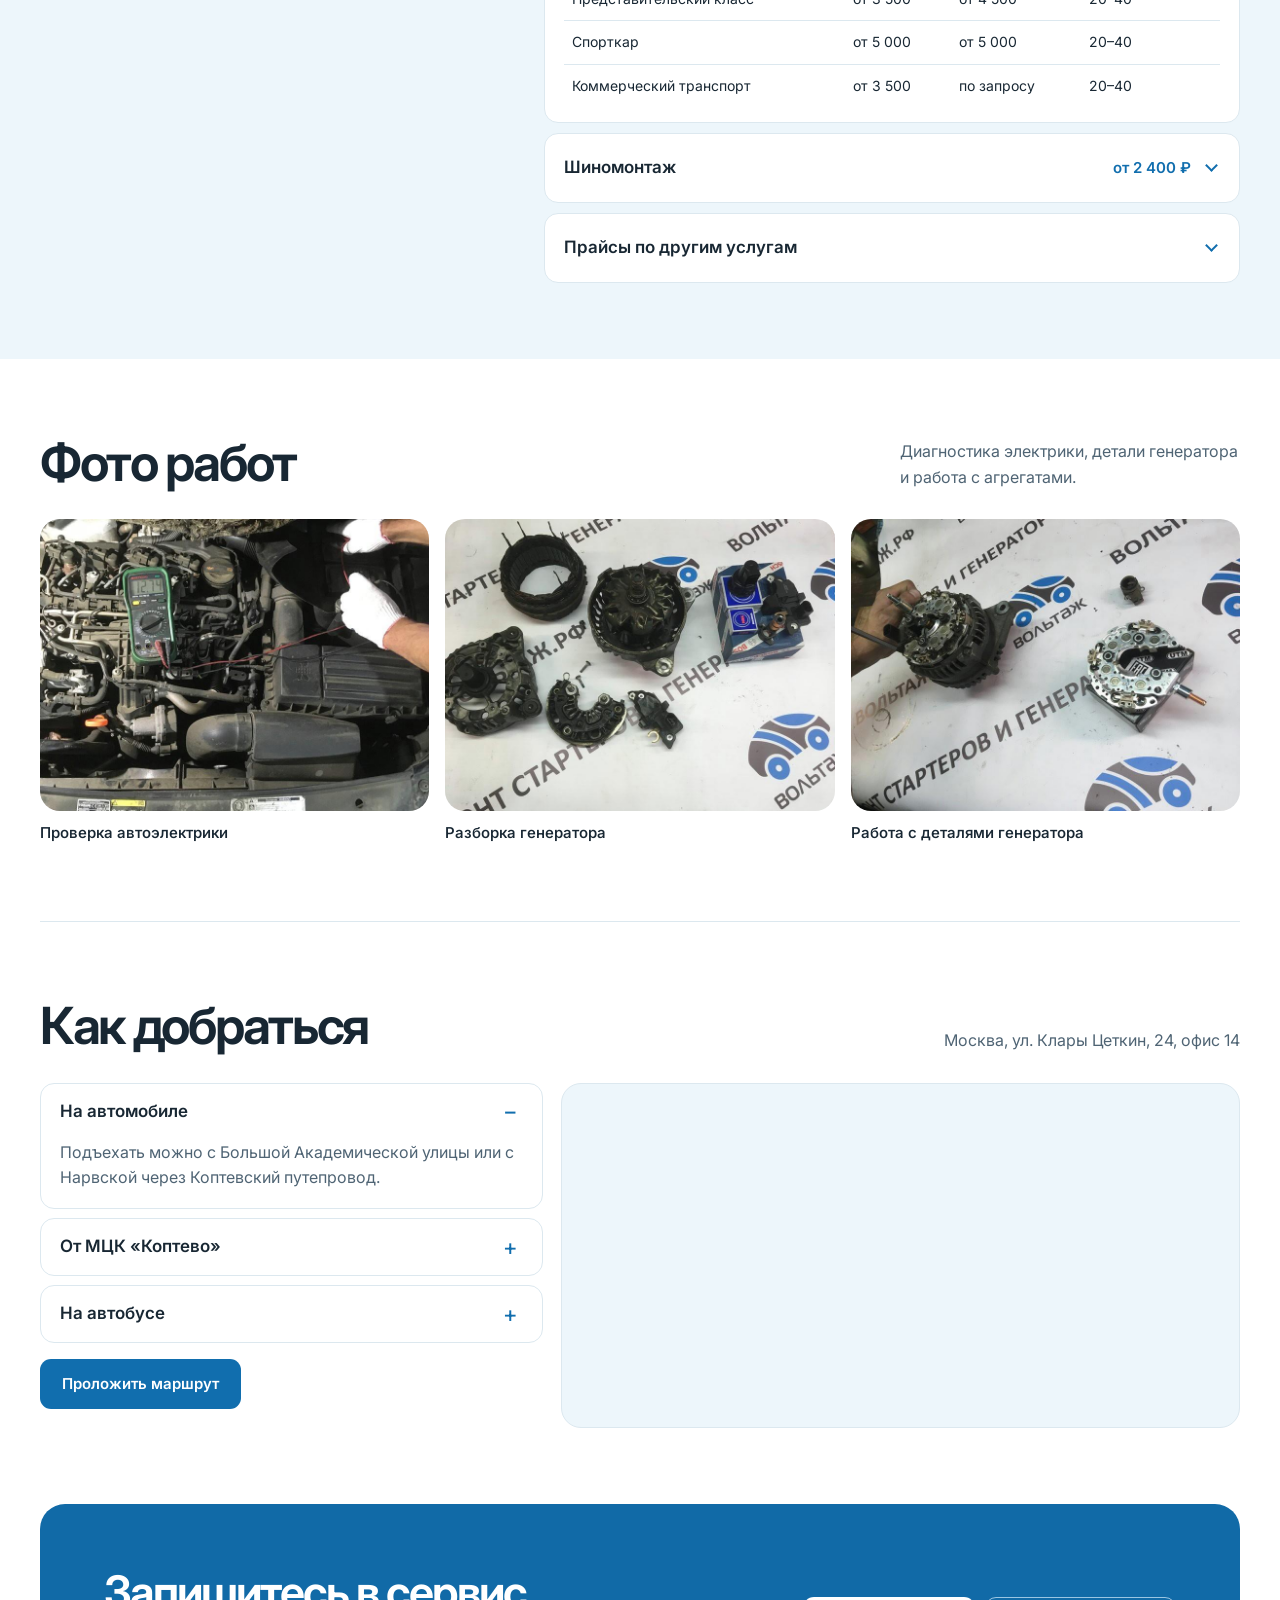
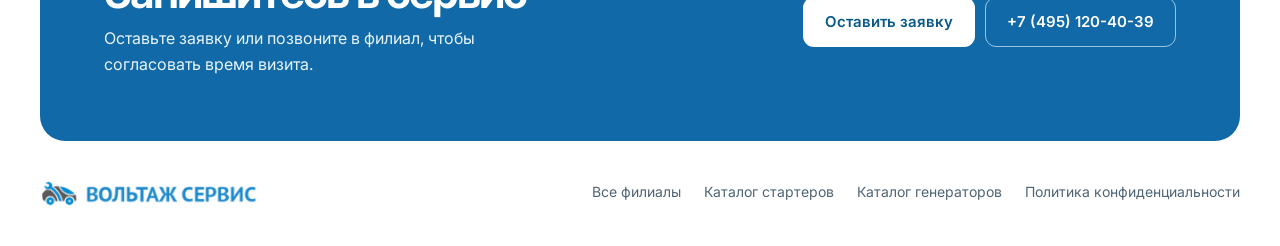
==== commit 4cf2faee: "Match the Voykovskaya contact typography to the hero" ====
--- a/koptevo/index.html
+++ b/koptevo/index.html
@@ -7,7 +7,7 @@
   <meta name="robots" content="noindex, nofollow">
   <meta name="description" content="Вольтаж Сервис на Войковской. Диагностика, ремонт и обслуживание легковых автомобилей и коммерческого транспорта на ул. Клары Цеткин, 24, офис 14.">
   <title>Вольтаж Сервис на Войковской — ремонт автомобилей и агрегатов</title>
-  <link rel="stylesheet" href="style.css?v=2">
+  <link rel="stylesheet" href="style.css?v=3">
   <script src="app.js" defer></script>
 </head>
 <body id="top">
--- a/koptevo/style.css
+++ b/koptevo/style.css
@@ -74,6 +74,8 @@
 .text-link:hover { text-decoration-color: currentColor; }
 
 .hero {
+  --hero-title-size: clamp(1.75rem, 2.5vw, 2.45rem);
+  --hero-copy-size: 1rem;
   display: grid; grid-template-columns: repeat(2, minmax(0, 1fr));
   margin-top: 26px; border-radius: 22px; overflow: hidden; background: var(--pale);
 }
@@ -83,22 +85,22 @@
   text-transform: uppercase; letter-spacing: .085em;
 }
 .hero h1 {
-  margin-top: 9px; font-size: clamp(1.75rem, 2.5vw, 2.45rem); text-wrap: balance;
+  margin-top: 9px; font-size: var(--hero-title-size); text-wrap: balance;
   color: #182733; font-weight: 710; line-height: 1.05; letter-spacing: -.055em;
 }
-.hero-description { max-width: 525px; color: var(--muted); margin-top: 11px; }
+.hero-description { max-width: 525px; color: var(--muted); margin-top: 11px; font-size: var(--hero-copy-size); }
 .hero .actions { margin-top: 17px; }
 .hero .button { min-height: 46px; }
 .hero-contact {
   display: grid; align-content: center; gap: 12px; padding: 24px clamp(23px, 3.4vw, 48px);
   color: #fff; background: #116aa7; background-image: linear-gradient(145deg, #197eb6, #105e99 85%);
 }
-.hero-station { display: flex; align-items: center; gap: 11px; font-size: clamp(1.5rem, 2.35vw, 2rem); font-weight: 650; letter-spacing: -.04em; line-height: 1.13; }
-.hero-station svg { width: 28px; height: 24px; flex: none; }
+.hero-station { display: flex; align-items: center; gap: 11px; font-size: var(--hero-title-size); font-weight: 650; letter-spacing: -.04em; line-height: 1.13; }
+.hero-station svg { width: .875em; height: .75em; flex: none; }
 .hero-contact address { display: grid; gap: 9px; font-style: normal; }
-.contact-row { display: flex; align-items: center; gap: 12px; font-size: .9375rem; line-height: 1.45; }
+.contact-row { display: flex; align-items: center; gap: 12px; font-size: var(--hero-copy-size); line-height: 1.45; }
 .contact-row svg { width: 22px; height: 22px; flex: 0 0 28px; fill: none; stroke: currentColor; stroke-width: 1.55; stroke-linecap: round; stroke-linejoin: round; }
-.contact-phone { font-size: 1.16rem; font-weight: 650; }
+.contact-phone { font-size: var(--hero-title-size); font-weight: 650; letter-spacing: -.04em; line-height: 1.13; }
 a.contact-row:hover { text-decoration: underline; text-underline-offset: 4px; }
 .hero-contact :focus-visible { outline-color: #fff; }
 
@@ -226,8 +228,7 @@
   .header-contact { gap: 7px; }
   .header-cta { padding-inline: 10px; min-height: 38px; }
   .menu-toggle { width: 38px; height: 38px; padding-inline: 9px; }
-  .hero { margin-top: 14px; border-radius: 19px; }
-  .hero h1 { font-size: clamp(1.625rem, 7.3vw, 2.125rem); }
+  .hero { --hero-title-size: clamp(1.625rem, 7.3vw, 2.125rem); margin-top: 14px; border-radius: 19px; }
   .hero-copy, .hero-contact { padding: 21px; }
   .hero .button { padding-inline: 10px; font-size: .875rem; }
   .hero .actions { gap: 7px; }
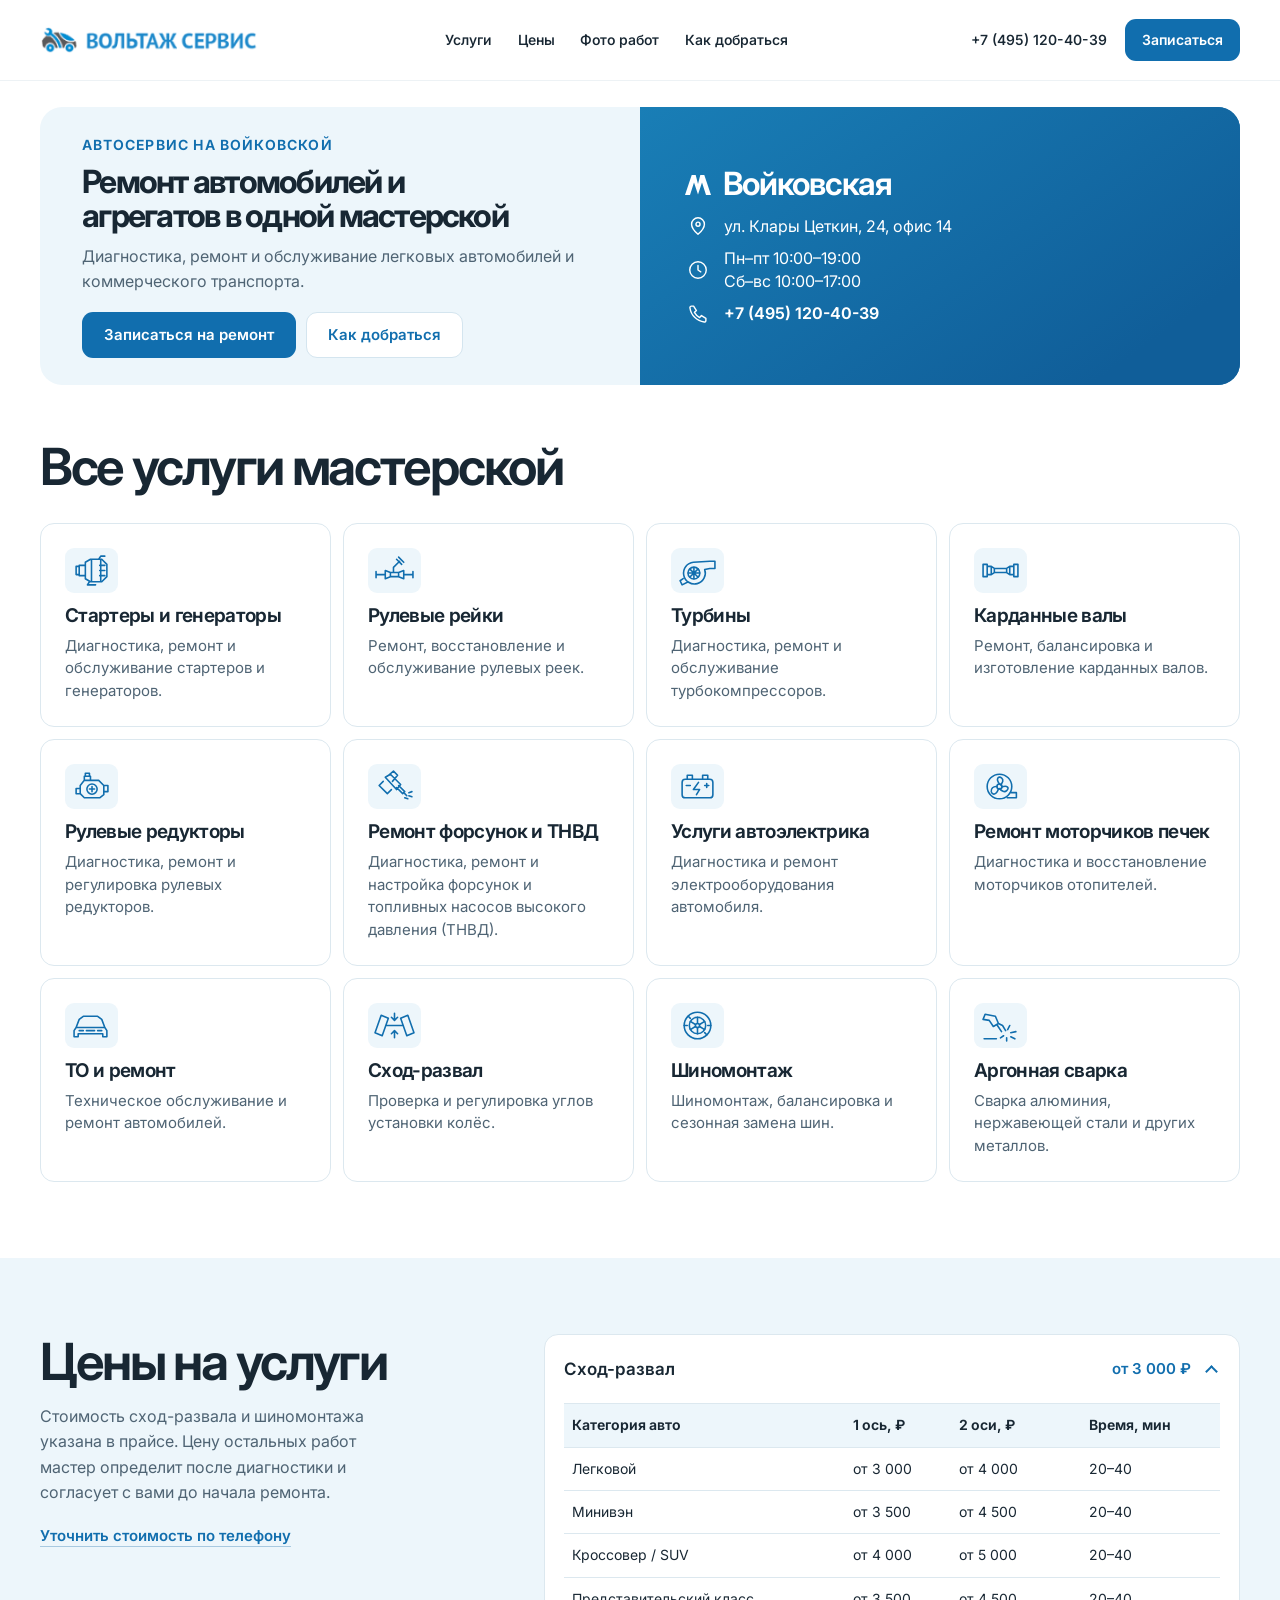
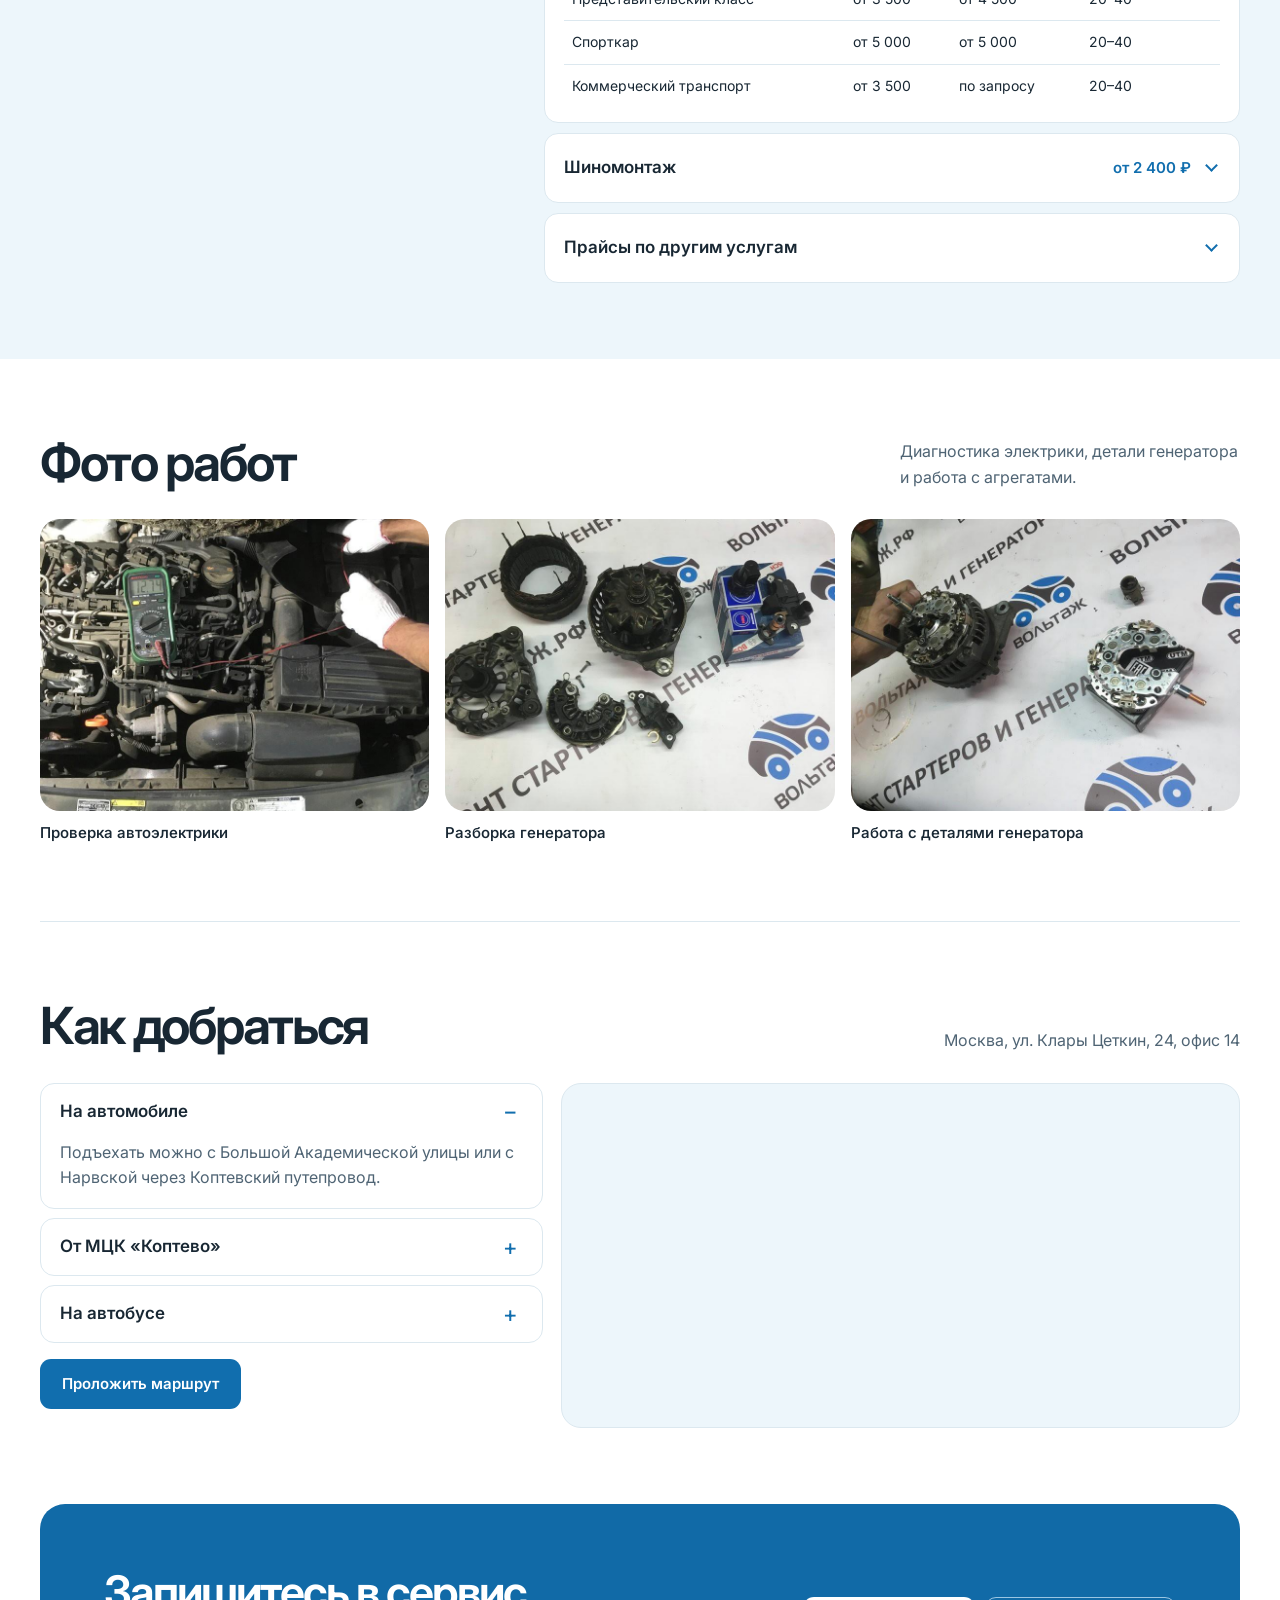
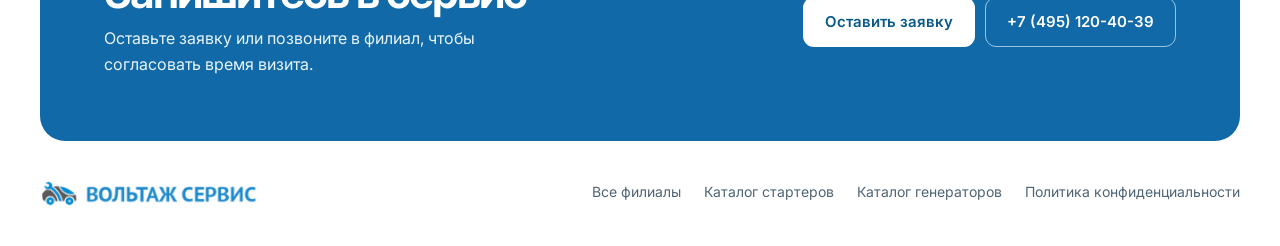
==== commit 3480cb7f: "Match the phone size to the branch contact text" ====
--- a/koptevo/index.html
+++ b/koptevo/index.html
@@ -7,7 +7,7 @@
   <meta name="robots" content="noindex, nofollow">
   <meta name="description" content="Вольтаж Сервис на Войковской. Диагностика, ремонт и обслуживание легковых автомобилей и коммерческого транспорта на ул. Клары Цеткин, 24, офис 14.">
   <title>Вольтаж Сервис на Войковской — ремонт автомобилей и агрегатов</title>
-  <link rel="stylesheet" href="style.css?v=3">
+  <link rel="stylesheet" href="style.css?v=4">
   <script src="app.js" defer></script>
 </head>
 <body id="top">
--- a/koptevo/style.css
+++ b/koptevo/style.css
@@ -100,7 +100,7 @@
 .hero-contact address { display: grid; gap: 9px; font-style: normal; }
 .contact-row { display: flex; align-items: center; gap: 12px; font-size: var(--hero-copy-size); line-height: 1.45; }
 .contact-row svg { width: 22px; height: 22px; flex: 0 0 28px; fill: none; stroke: currentColor; stroke-width: 1.55; stroke-linecap: round; stroke-linejoin: round; }
-.contact-phone { font-size: var(--hero-title-size); font-weight: 650; letter-spacing: -.04em; line-height: 1.13; }
+.contact-phone { font-weight: 650; }
 a.contact-row:hover { text-decoration: underline; text-underline-offset: 4px; }
 .hero-contact :focus-visible { outline-color: #fff; }
 
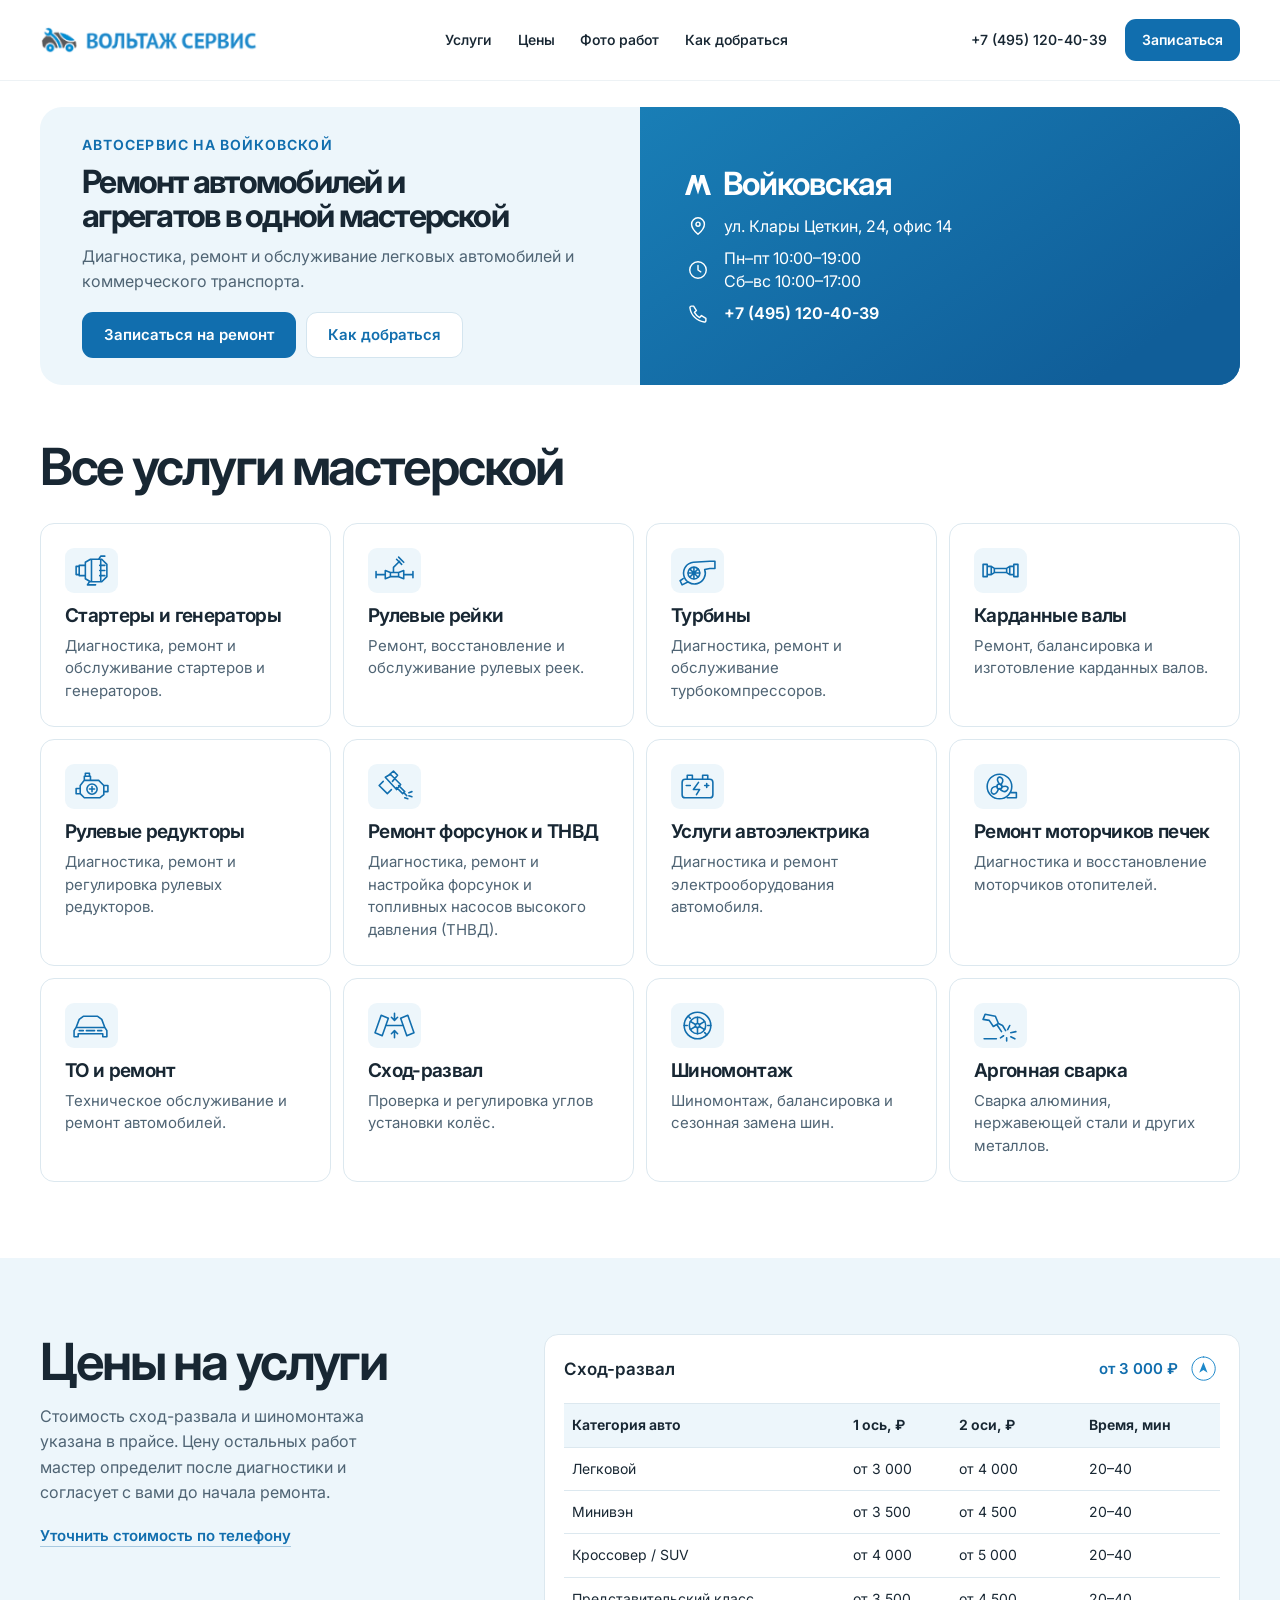
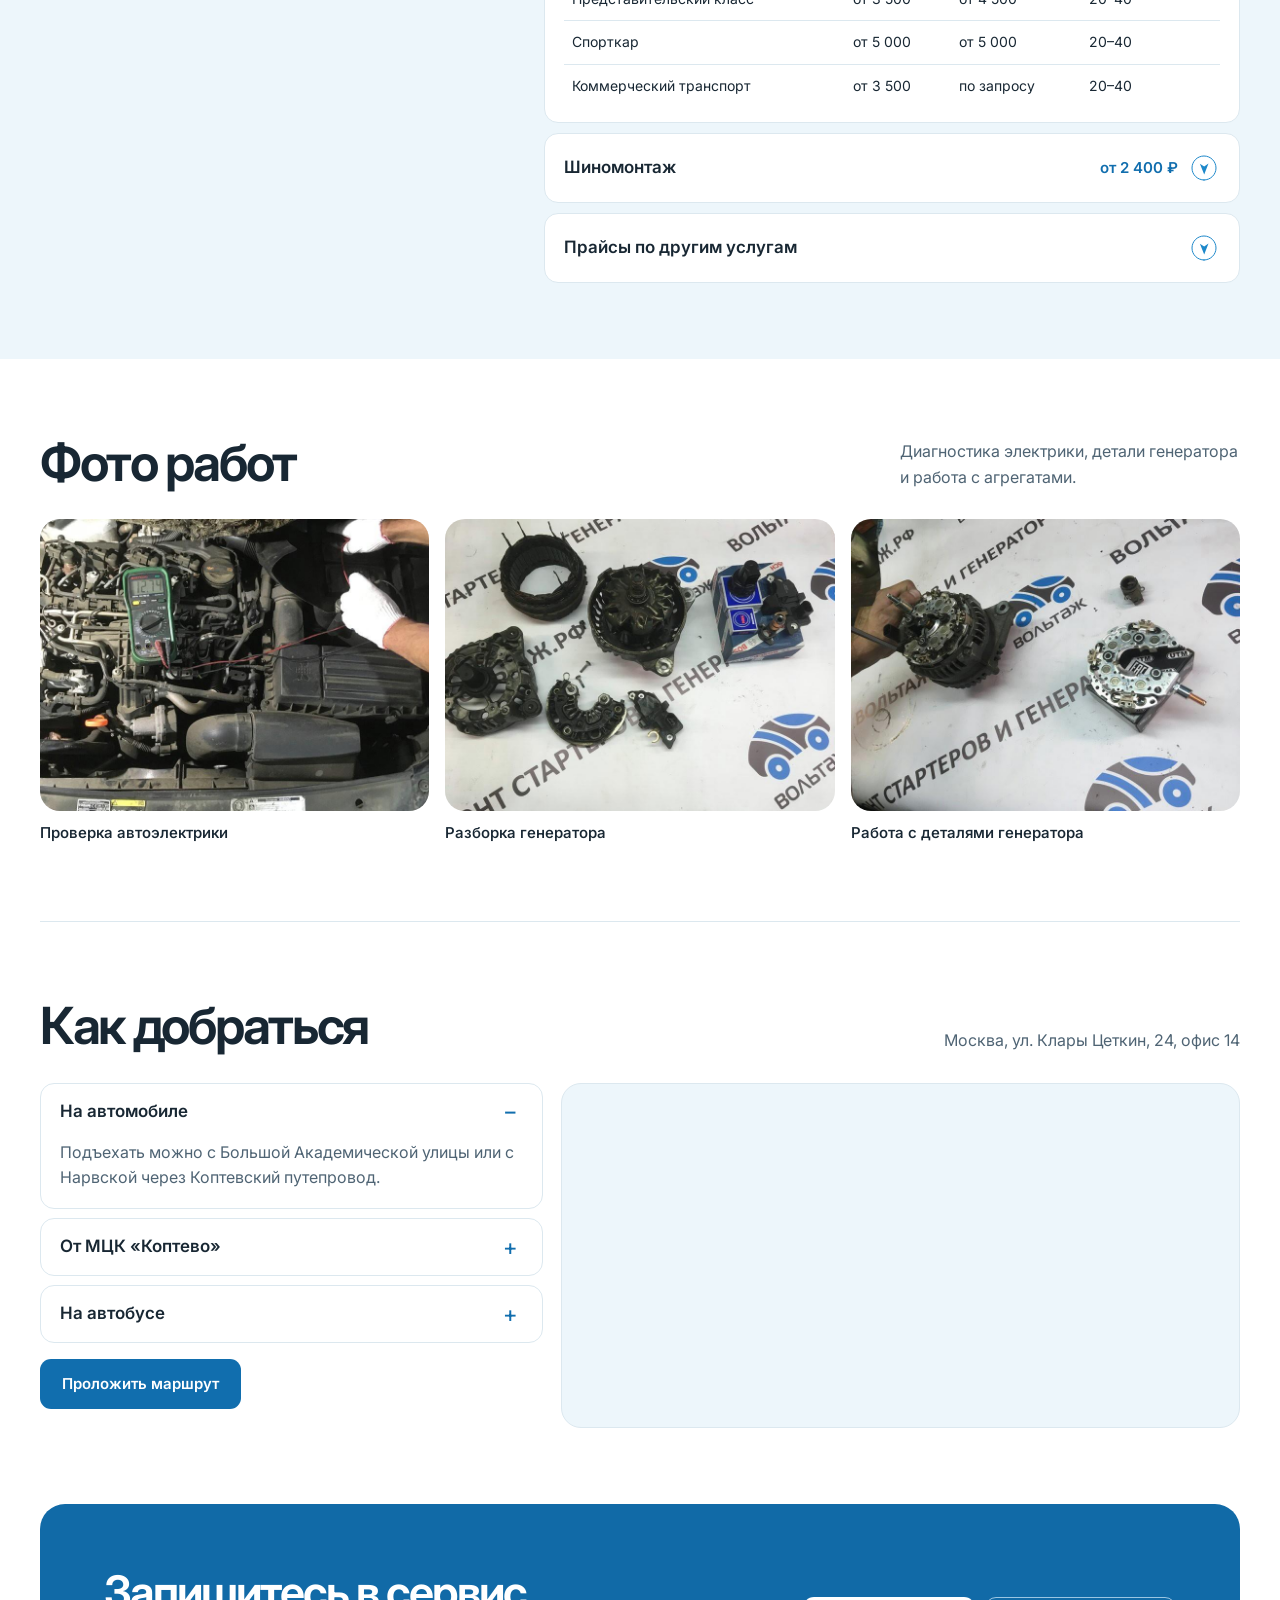
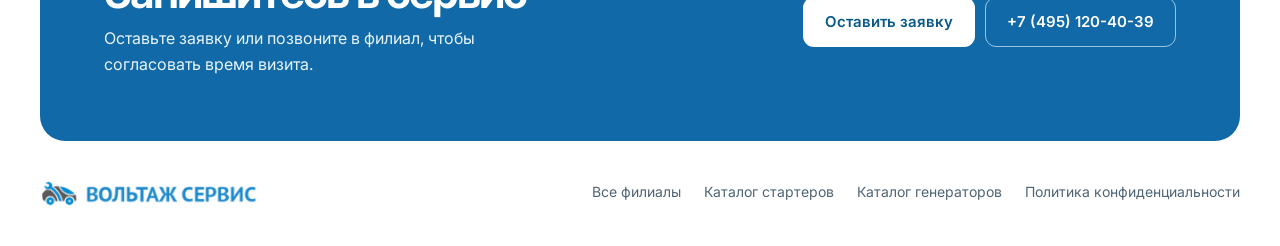
==== commit 2beb5ef6: "Use the Voltag circular arrow icons in the price accordion" ====
--- a/koptevo/index.html
+++ b/koptevo/index.html
@@ -7,7 +7,7 @@
   <meta name="robots" content="noindex, nofollow">
   <meta name="description" content="Вольтаж Сервис на Войковской. Диагностика, ремонт и обслуживание легковых автомобилей и коммерческого транспорта на ул. Клары Цеткин, 24, офис 14.">
   <title>Вольтаж Сервис на Войковской — ремонт автомобилей и агрегатов</title>
-  <link rel="stylesheet" href="style.css?v=4">
+  <link rel="stylesheet" href="style.css?v=5">
   <script src="app.js" defer></script>
 </head>
 <body id="top">
--- a/koptevo/style.css
+++ b/koptevo/style.css
@@ -140,11 +140,10 @@
 details[open] > summary::after { content: "−"; }
 .price-value { margin-left: auto; color: var(--blue); white-space: nowrap; font-size: .9375rem; }
 .price-item > summary::after {
-  content: ""; box-sizing: border-box; flex: 0 0 9px; width: 9px; height: 9px;
-  margin: -4px 4px 0 6px; border: solid var(--blue); border-width: 0 2px 2px 0;
-  transform: rotate(45deg); transition: transform .2s;
-}
-.price-item[open] > summary::after { content: ""; transform: translateY(4px) rotate(225deg); }
+  content: ""; flex: 0 0 32px; width: 32px; height: 32px; margin-left: 0;
+  background: url("assets/price-expand.svg") center / contain no-repeat;
+}
+.price-item[open] > summary::after { content: ""; background-image: url("assets/price-collapse.svg"); }
 .price-directory > summary::after { margin-left: auto; }
 .price-directory-content { padding: 0 19px 17px; }
 .price-directory-content p { color: var(--muted); font-size: .875rem; }
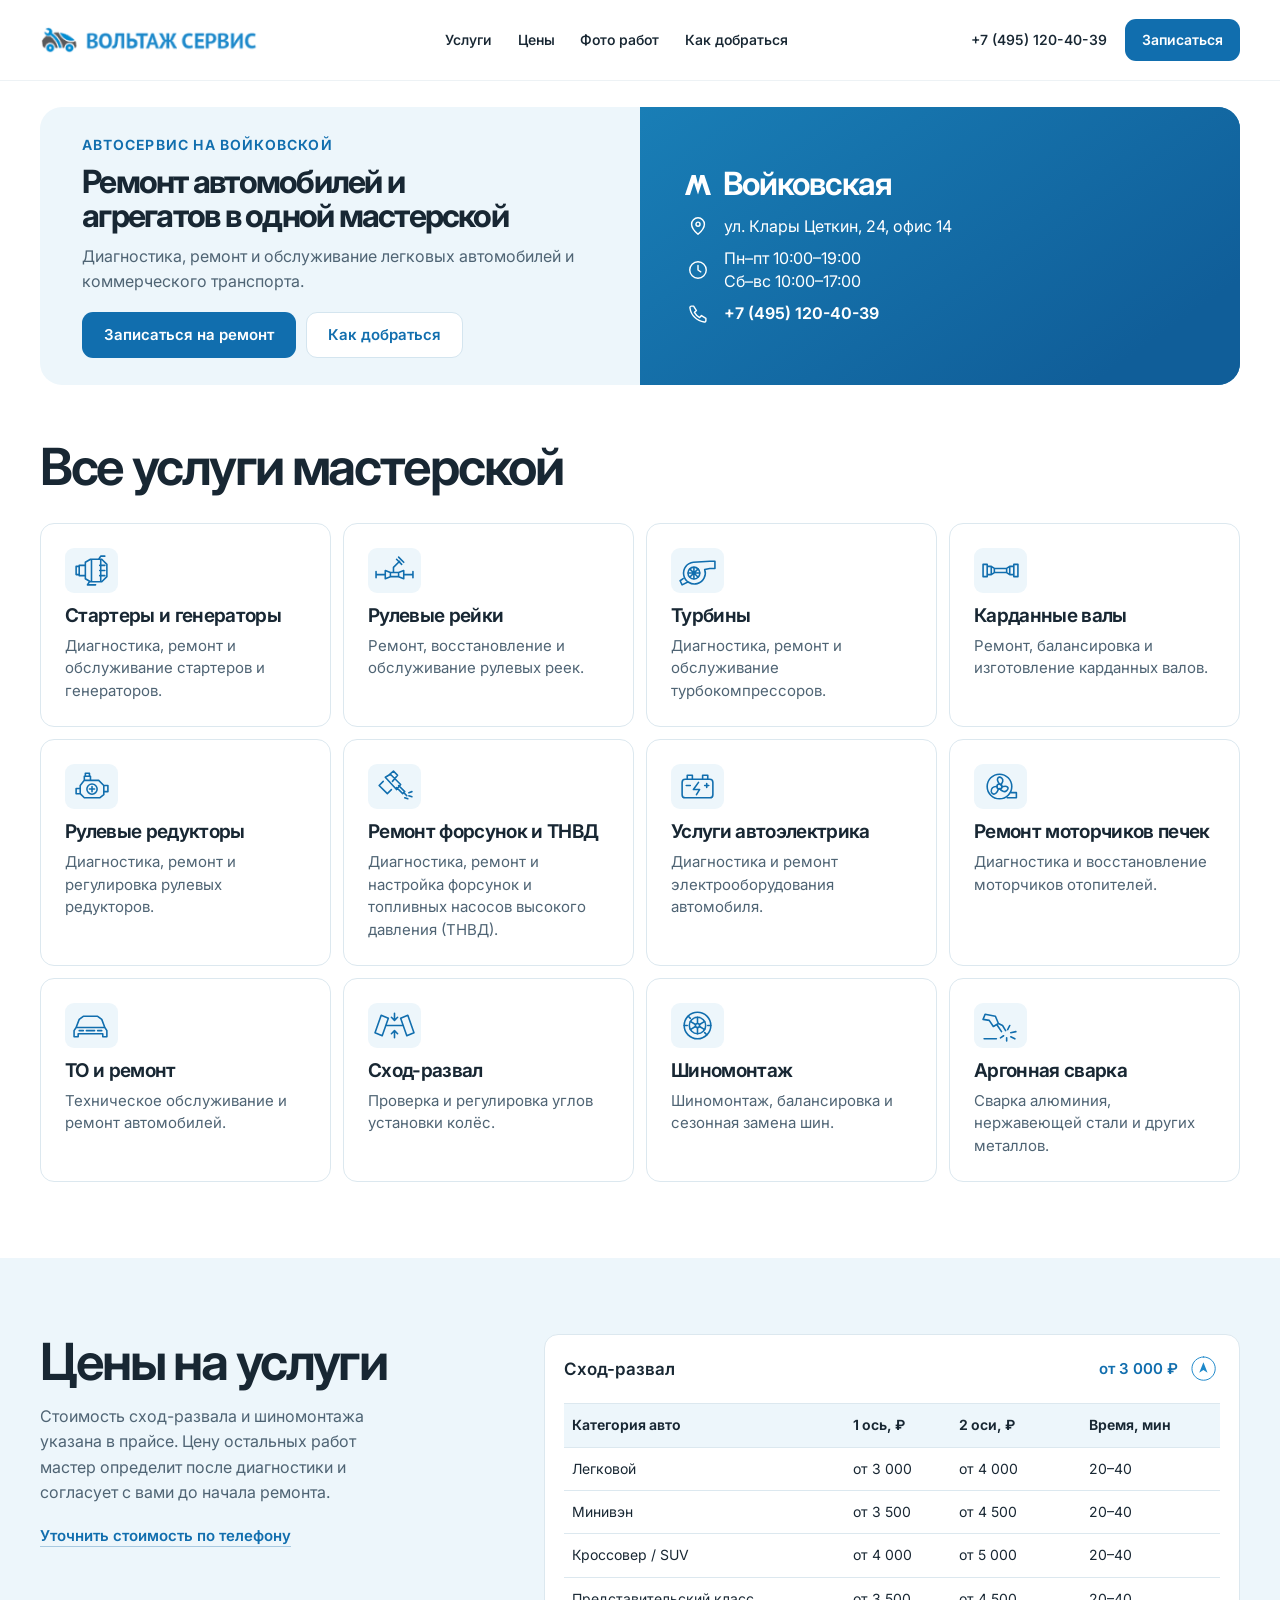
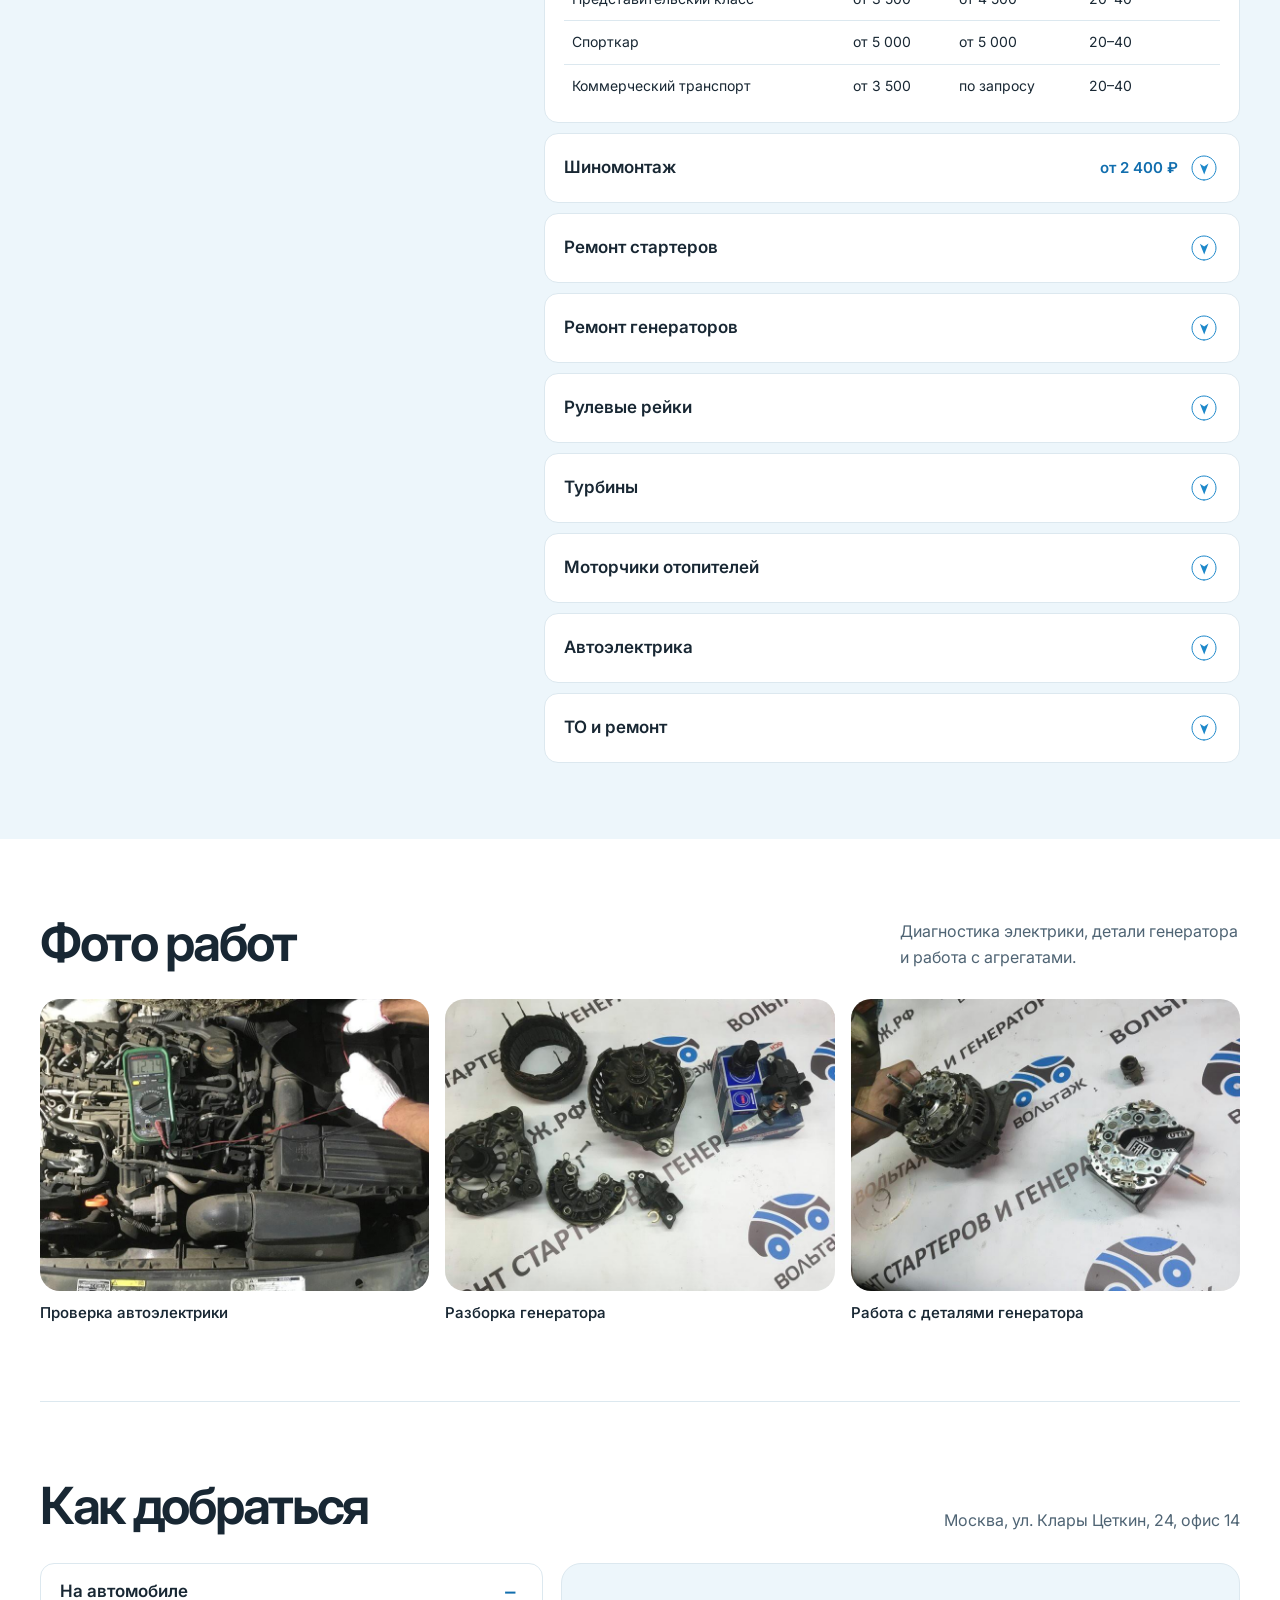
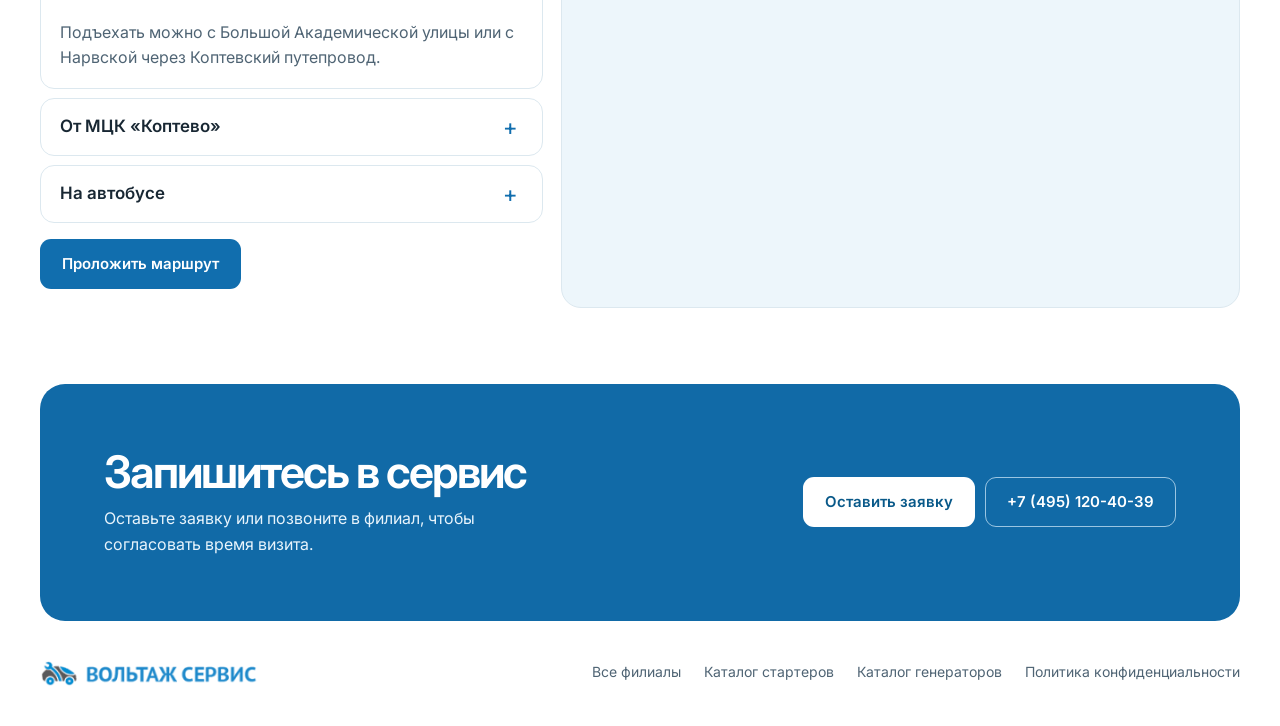
==== commit e0bce6f3: "Split additional price categories into individual accordions" ====
--- a/koptevo/index.html
+++ b/koptevo/index.html
@@ -7,7 +7,7 @@
   <meta name="robots" content="noindex, nofollow">
   <meta name="description" content="Вольтаж Сервис на Войковской. Диагностика, ремонт и обслуживание легковых автомобилей и коммерческого транспорта на ул. Клары Цеткин, 24, офис 14.">
   <title>Вольтаж Сервис на Войковской — ремонт автомобилей и агрегатов</title>
-  <link rel="stylesheet" href="style.css?v=5">
+  <link rel="stylesheet" href="style.css?v=6">
   <script src="app.js" defer></script>
 </head>
 <body id="top">
@@ -208,20 +208,33 @@
               </tbody></table>
             </div>
           </details>
-          <details class="price-item price-directory">
-            <summary>Прайсы по другим услугам</summary>
-            <div class="price-directory-content">
-              <p>Информация о работах и ориентировочных ценах на сайте сети «Вольтаж Сервис».</p>
-              <ul>
-                <li><a class="text-link" href="https://www.astarter.ru/starterrepair.aspx">Ремонт стартеров</a></li>
-                <li><a class="text-link" href="https://www.astarter.ru/repairgenerator.aspx">Ремонт генераторов</a></li>
-                <li><a class="text-link" href="https://www.astarter.ru/remont-rulevyh-reek.aspx">Рулевые рейки</a></li>
-                <li><a class="text-link" href="https://www.astarter.ru/remont-turbin.aspx">Турбины</a></li>
-                <li><a class="text-link" href="https://www.astarter.ru/remont-motorchikov-pechek-(otopitelej).aspx">Моторчики отопителей</a></li>
-                <li><a class="text-link" href="https://www.astarter.ru/uslugi-avtoelektrika.aspx">Автоэлектрика</a></li>
-                <li><a class="text-link" href="https://www.astarter.ru/to-i-remont-avtomobiley.aspx">ТО и ремонт</a></li>
-              </ul>
-            </div>
+          <details class="price-item price-service" name="price">
+            <summary><span>Ремонт стартеров</span></summary>
+            <a class="text-link" href="https://www.astarter.ru/starterrepair.aspx" aria-label="Работы и цены на сайте сети: ремонт стартеров">Работы и цены на сайте сети</a>
+          </details>
+          <details class="price-item price-service" name="price">
+            <summary><span>Ремонт генераторов</span></summary>
+            <a class="text-link" href="https://www.astarter.ru/repairgenerator.aspx" aria-label="Работы и цены на сайте сети: ремонт генераторов">Работы и цены на сайте сети</a>
+          </details>
+          <details class="price-item price-service" name="price">
+            <summary><span>Рулевые рейки</span></summary>
+            <a class="text-link" href="https://www.astarter.ru/remont-rulevyh-reek.aspx" aria-label="Работы и цены на сайте сети: рулевые рейки">Работы и цены на сайте сети</a>
+          </details>
+          <details class="price-item price-service" name="price">
+            <summary><span>Турбины</span></summary>
+            <a class="text-link" href="https://www.astarter.ru/remont-turbin.aspx" aria-label="Работы и цены на сайте сети: турбины">Работы и цены на сайте сети</a>
+          </details>
+          <details class="price-item price-service" name="price">
+            <summary><span>Моторчики отопителей</span></summary>
+            <a class="text-link" href="https://www.astarter.ru/remont-motorchikov-pechek-(otopitelej).aspx" aria-label="Работы и цены на сайте сети: моторчики отопителей">Работы и цены на сайте сети</a>
+          </details>
+          <details class="price-item price-service" name="price">
+            <summary><span>Автоэлектрика</span></summary>
+            <a class="text-link" href="https://www.astarter.ru/uslugi-avtoelektrika.aspx" aria-label="Работы и цены на сайте сети: автоэлектрика">Работы и цены на сайте сети</a>
+          </details>
+          <details class="price-item price-service" name="price">
+            <summary><span>ТО и ремонт</span></summary>
+            <a class="text-link" href="https://www.astarter.ru/to-i-remont-avtomobiley.aspx" aria-label="Работы и цены на сайте сети: ТО и ремонт">Работы и цены на сайте сети</a>
           </details>
         </div>
       </div>
--- a/koptevo/style.css
+++ b/koptevo/style.css
@@ -144,10 +144,8 @@
   background: url("assets/price-expand.svg") center / contain no-repeat;
 }
 .price-item[open] > summary::after { content: ""; background-image: url("assets/price-collapse.svg"); }
-.price-directory > summary::after { margin-left: auto; }
-.price-directory-content { padding: 0 19px 17px; }
-.price-directory-content p { color: var(--muted); font-size: .875rem; }
-.price-directory-content ul { display: grid; grid-template-columns: repeat(2, minmax(0, 1fr)); gap: 8px 18px; list-style: none; margin: 12px 0 0; padding: 0; }
+.price-service > summary::after { margin-left: auto; }
+.price-service > .text-link { margin: 0 19px 17px; }
 .table-scroll { overflow-x: auto; padding: 0 19px 15px; }
 .table-scroll table { width: 100%; border-collapse: collapse; font-size: .875rem; text-align: left; }
 .table-scroll th, .table-scroll td { padding: 10px 8px; border-top: 1px solid var(--line); }
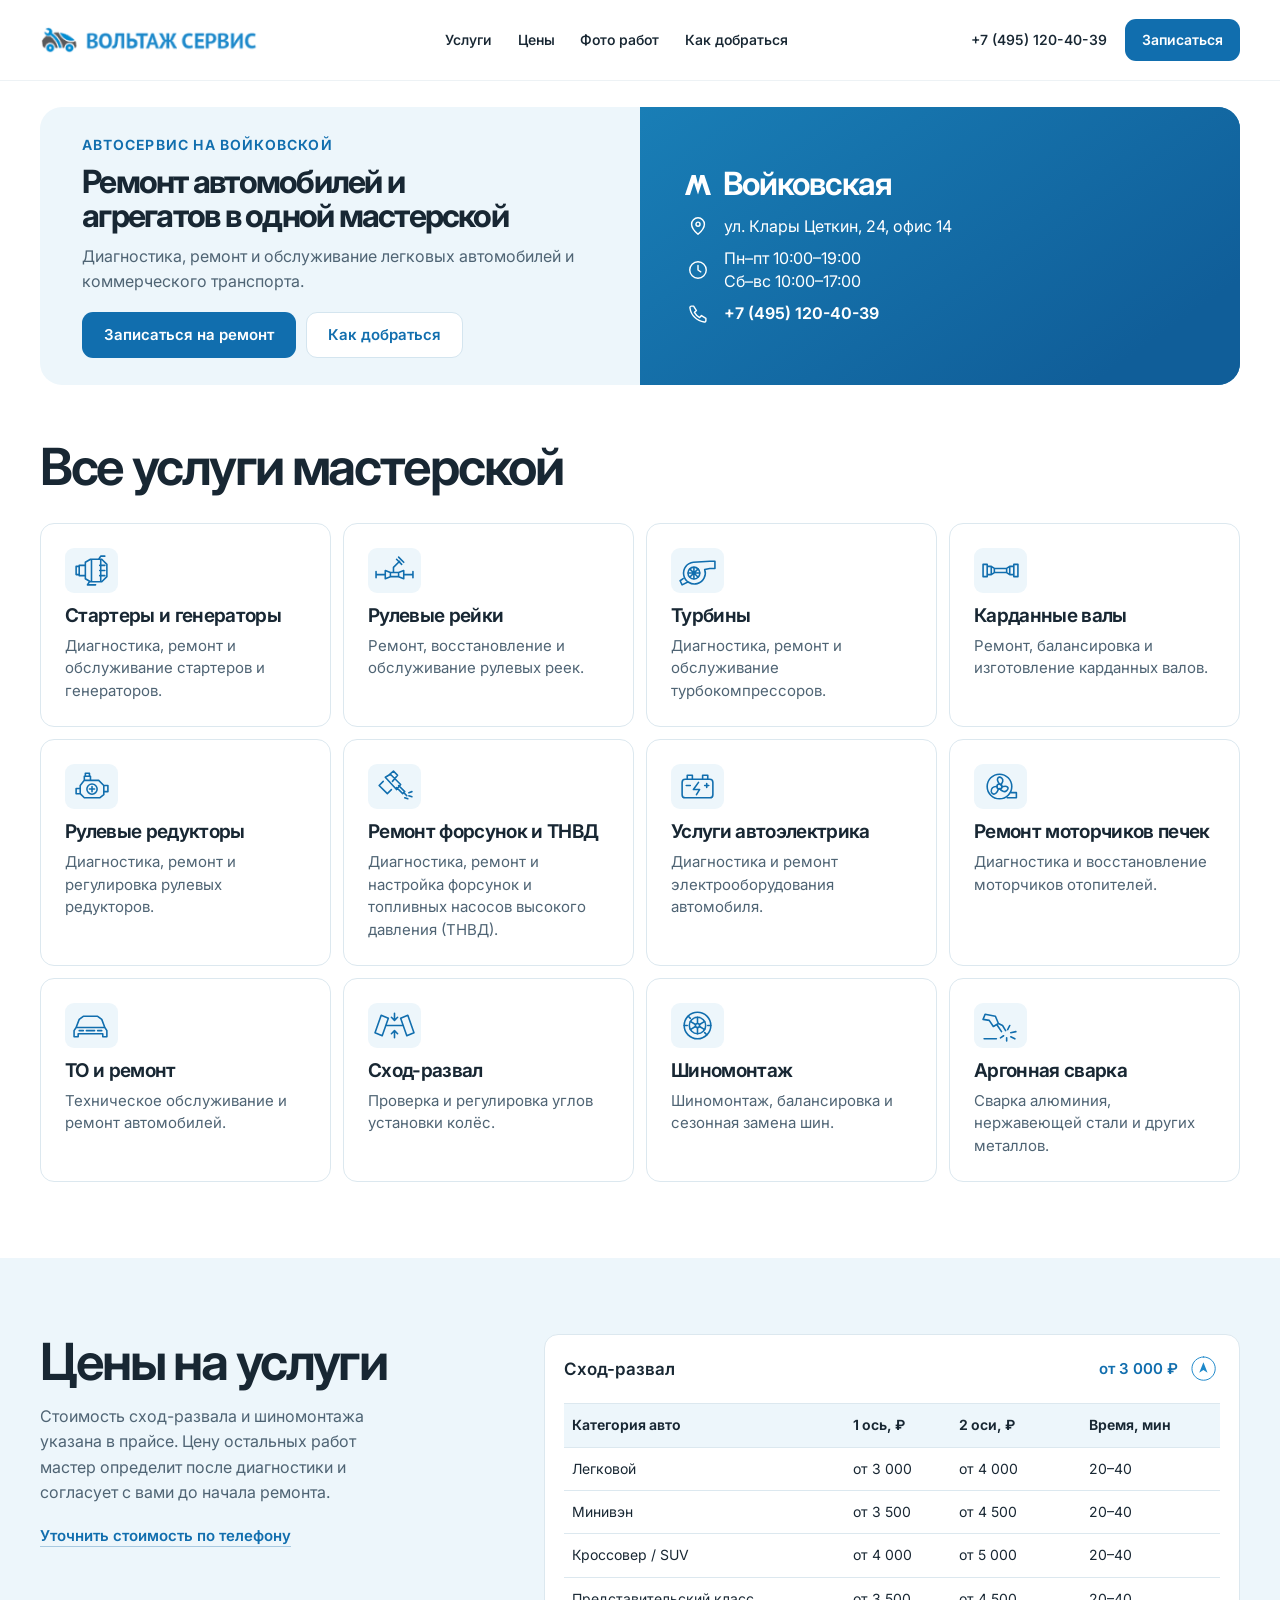
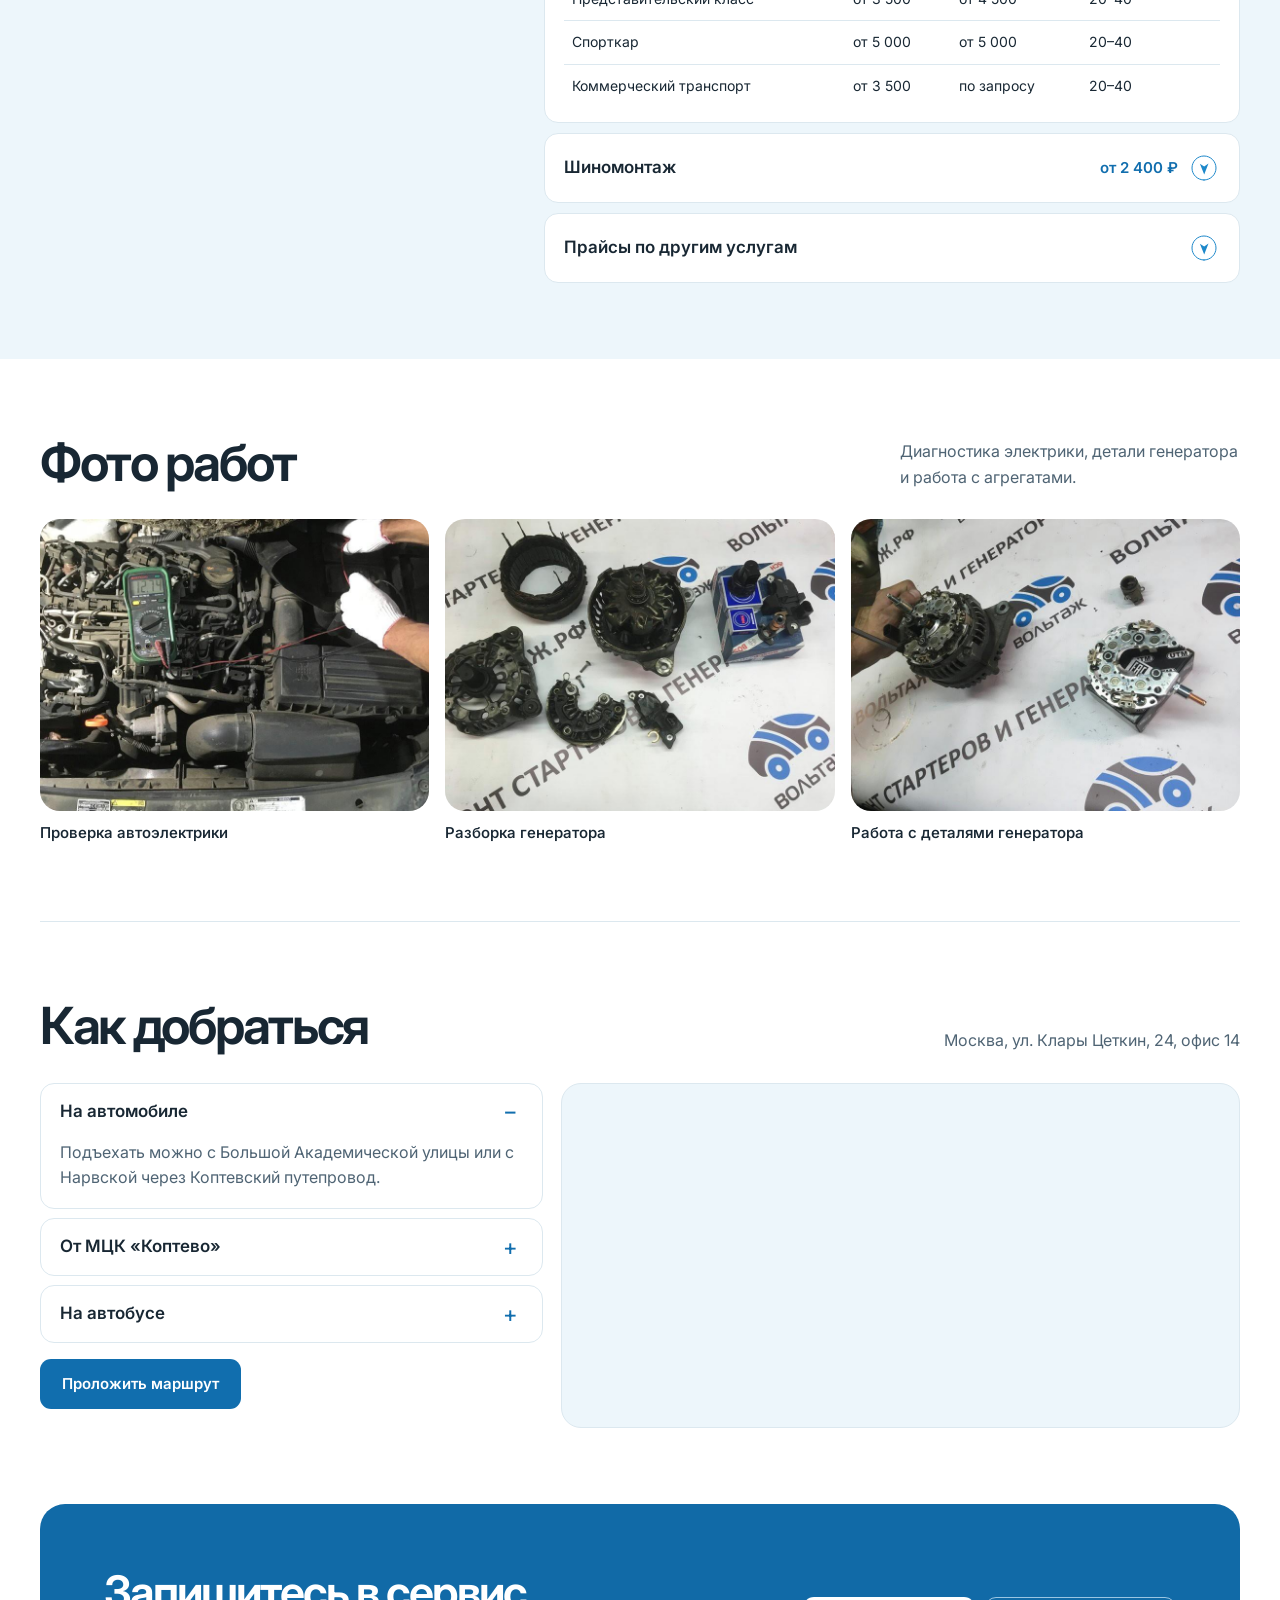
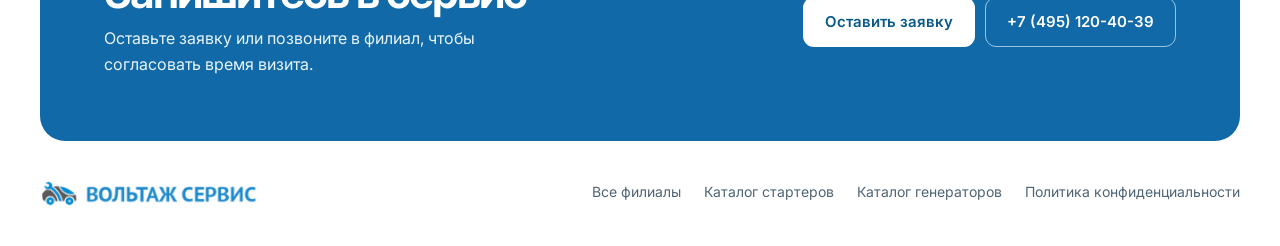
==== commit dab4384b: "Restore the compact grouped price list" ====
--- a/koptevo/index.html
+++ b/koptevo/index.html
@@ -7,7 +7,7 @@
   <meta name="robots" content="noindex, nofollow">
   <meta name="description" content="Вольтаж Сервис на Войковской. Диагностика, ремонт и обслуживание легковых автомобилей и коммерческого транспорта на ул. Клары Цеткин, 24, офис 14.">
   <title>Вольтаж Сервис на Войковской — ремонт автомобилей и агрегатов</title>
-  <link rel="stylesheet" href="style.css?v=6">
+  <link rel="stylesheet" href="style.css?v=7">
   <script src="app.js" defer></script>
 </head>
 <body id="top">
@@ -208,33 +208,20 @@
               </tbody></table>
             </div>
           </details>
-          <details class="price-item price-service" name="price">
-            <summary><span>Ремонт стартеров</span></summary>
-            <a class="text-link" href="https://www.astarter.ru/starterrepair.aspx" aria-label="Работы и цены на сайте сети: ремонт стартеров">Работы и цены на сайте сети</a>
-          </details>
-          <details class="price-item price-service" name="price">
-            <summary><span>Ремонт генераторов</span></summary>
-            <a class="text-link" href="https://www.astarter.ru/repairgenerator.aspx" aria-label="Работы и цены на сайте сети: ремонт генераторов">Работы и цены на сайте сети</a>
-          </details>
-          <details class="price-item price-service" name="price">
-            <summary><span>Рулевые рейки</span></summary>
-            <a class="text-link" href="https://www.astarter.ru/remont-rulevyh-reek.aspx" aria-label="Работы и цены на сайте сети: рулевые рейки">Работы и цены на сайте сети</a>
-          </details>
-          <details class="price-item price-service" name="price">
-            <summary><span>Турбины</span></summary>
-            <a class="text-link" href="https://www.astarter.ru/remont-turbin.aspx" aria-label="Работы и цены на сайте сети: турбины">Работы и цены на сайте сети</a>
-          </details>
-          <details class="price-item price-service" name="price">
-            <summary><span>Моторчики отопителей</span></summary>
-            <a class="text-link" href="https://www.astarter.ru/remont-motorchikov-pechek-(otopitelej).aspx" aria-label="Работы и цены на сайте сети: моторчики отопителей">Работы и цены на сайте сети</a>
-          </details>
-          <details class="price-item price-service" name="price">
-            <summary><span>Автоэлектрика</span></summary>
-            <a class="text-link" href="https://www.astarter.ru/uslugi-avtoelektrika.aspx" aria-label="Работы и цены на сайте сети: автоэлектрика">Работы и цены на сайте сети</a>
-          </details>
-          <details class="price-item price-service" name="price">
-            <summary><span>ТО и ремонт</span></summary>
-            <a class="text-link" href="https://www.astarter.ru/to-i-remont-avtomobiley.aspx" aria-label="Работы и цены на сайте сети: ТО и ремонт">Работы и цены на сайте сети</a>
+          <details class="price-item price-directory">
+            <summary>Прайсы по другим услугам</summary>
+            <div class="price-directory-content">
+              <p>Информация о работах и ориентировочных ценах на сайте сети «Вольтаж Сервис».</p>
+              <ul>
+                <li><a class="text-link" href="https://www.astarter.ru/starterrepair.aspx">Ремонт стартеров</a></li>
+                <li><a class="text-link" href="https://www.astarter.ru/repairgenerator.aspx">Ремонт генераторов</a></li>
+                <li><a class="text-link" href="https://www.astarter.ru/remont-rulevyh-reek.aspx">Рулевые рейки</a></li>
+                <li><a class="text-link" href="https://www.astarter.ru/remont-turbin.aspx">Турбины</a></li>
+                <li><a class="text-link" href="https://www.astarter.ru/remont-motorchikov-pechek-(otopitelej).aspx">Моторчики отопителей</a></li>
+                <li><a class="text-link" href="https://www.astarter.ru/uslugi-avtoelektrika.aspx">Автоэлектрика</a></li>
+                <li><a class="text-link" href="https://www.astarter.ru/to-i-remont-avtomobiley.aspx">ТО и ремонт</a></li>
+              </ul>
+            </div>
           </details>
         </div>
       </div>
--- a/koptevo/style.css
+++ b/koptevo/style.css
@@ -144,8 +144,10 @@
   background: url("assets/price-expand.svg") center / contain no-repeat;
 }
 .price-item[open] > summary::after { content: ""; background-image: url("assets/price-collapse.svg"); }
-.price-service > summary::after { margin-left: auto; }
-.price-service > .text-link { margin: 0 19px 17px; }
+.price-directory > summary::after { margin-left: auto; }
+.price-directory-content { padding: 0 19px 17px; }
+.price-directory-content p { color: var(--muted); font-size: .875rem; }
+.price-directory-content ul { display: grid; grid-template-columns: repeat(2, minmax(0, 1fr)); gap: 8px 18px; list-style: none; margin: 12px 0 0; padding: 0; }
 .table-scroll { overflow-x: auto; padding: 0 19px 15px; }
 .table-scroll table { width: 100%; border-collapse: collapse; font-size: .875rem; text-align: left; }
 .table-scroll th, .table-scroll td { padding: 10px 8px; border-top: 1px solid var(--line); }
